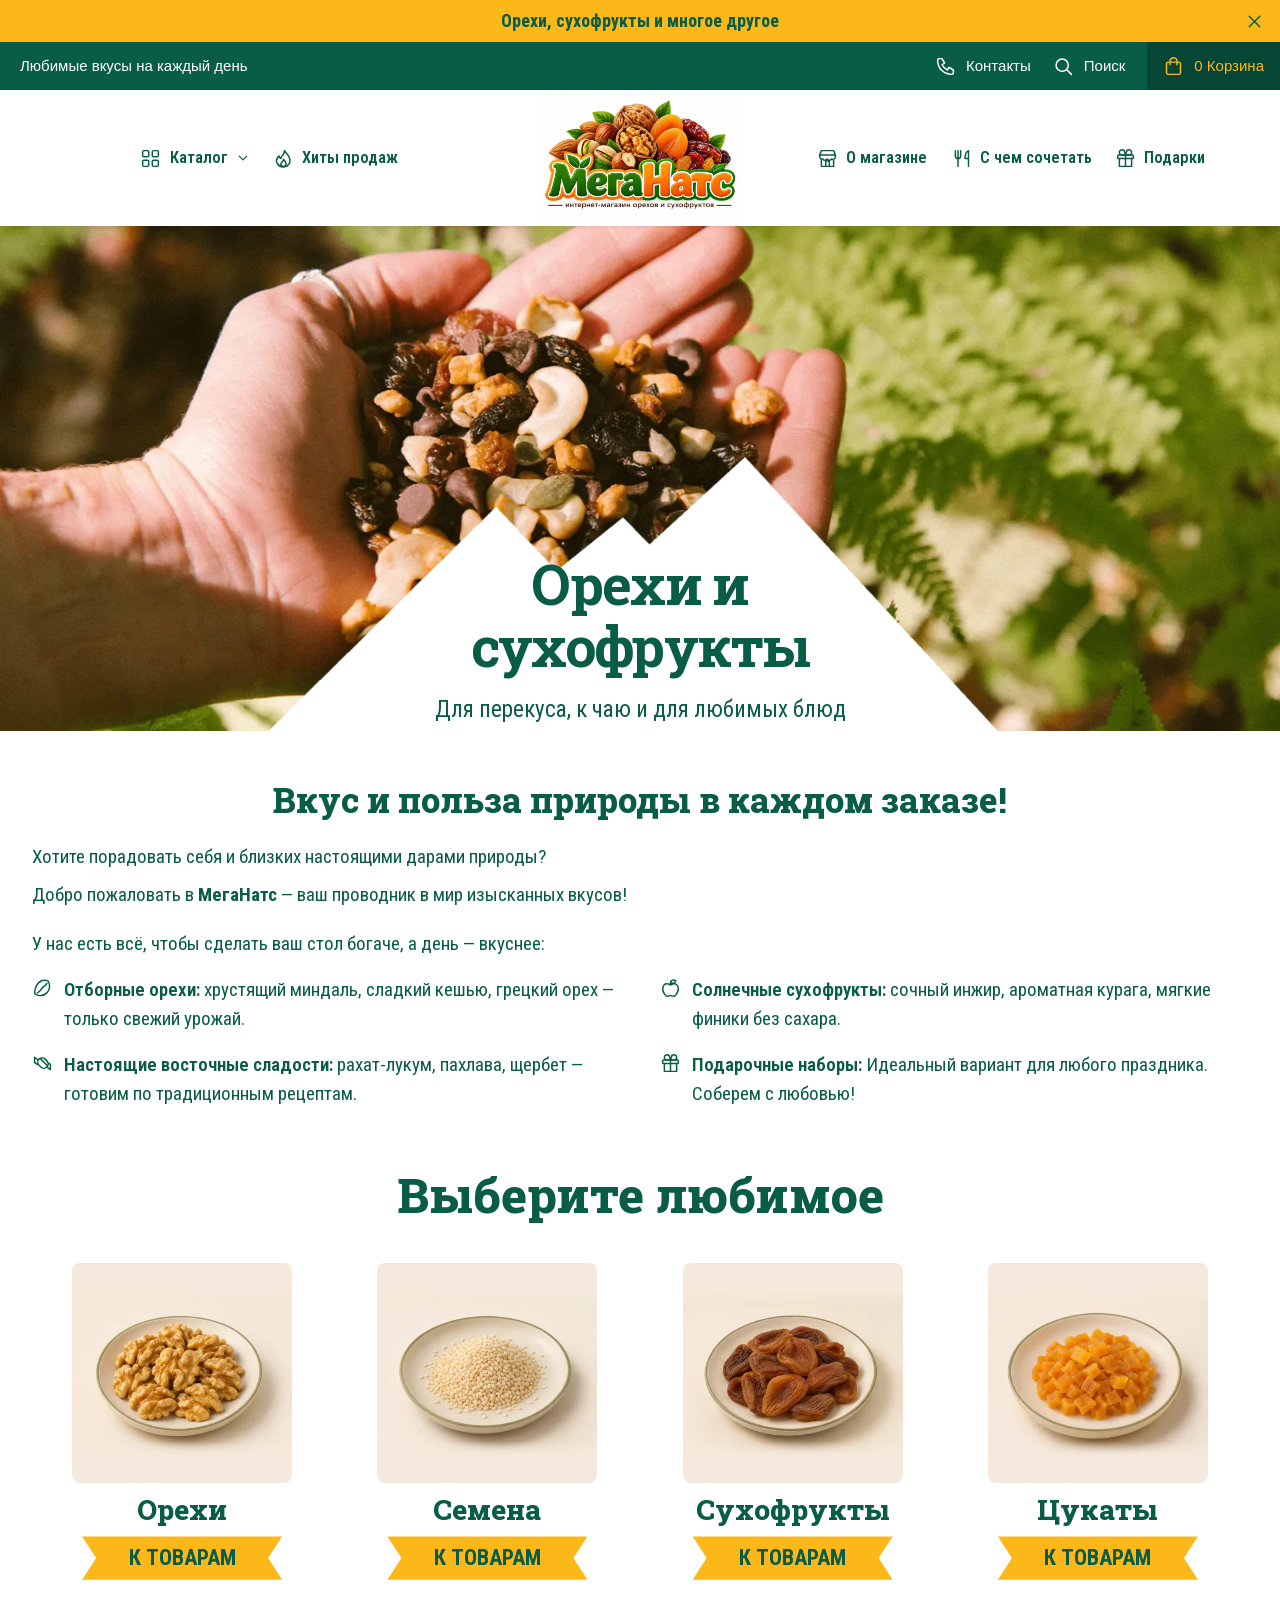
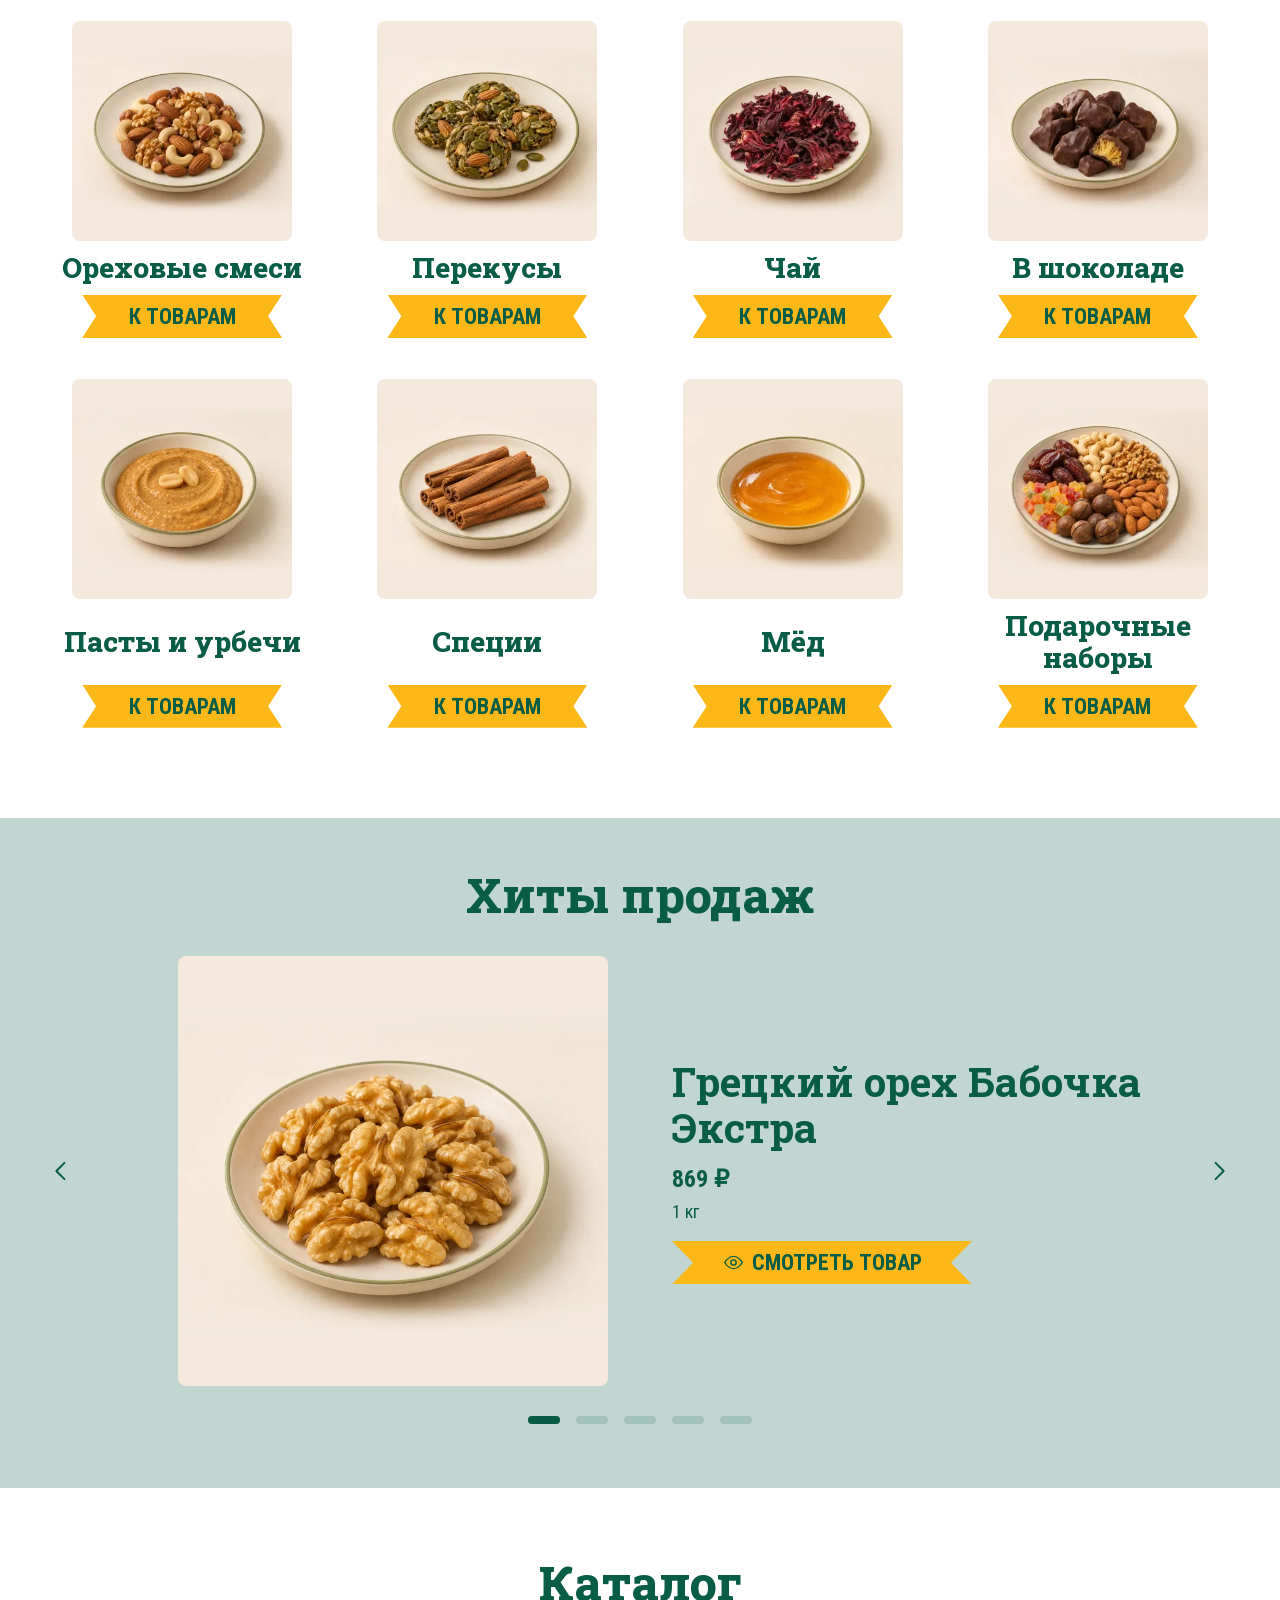
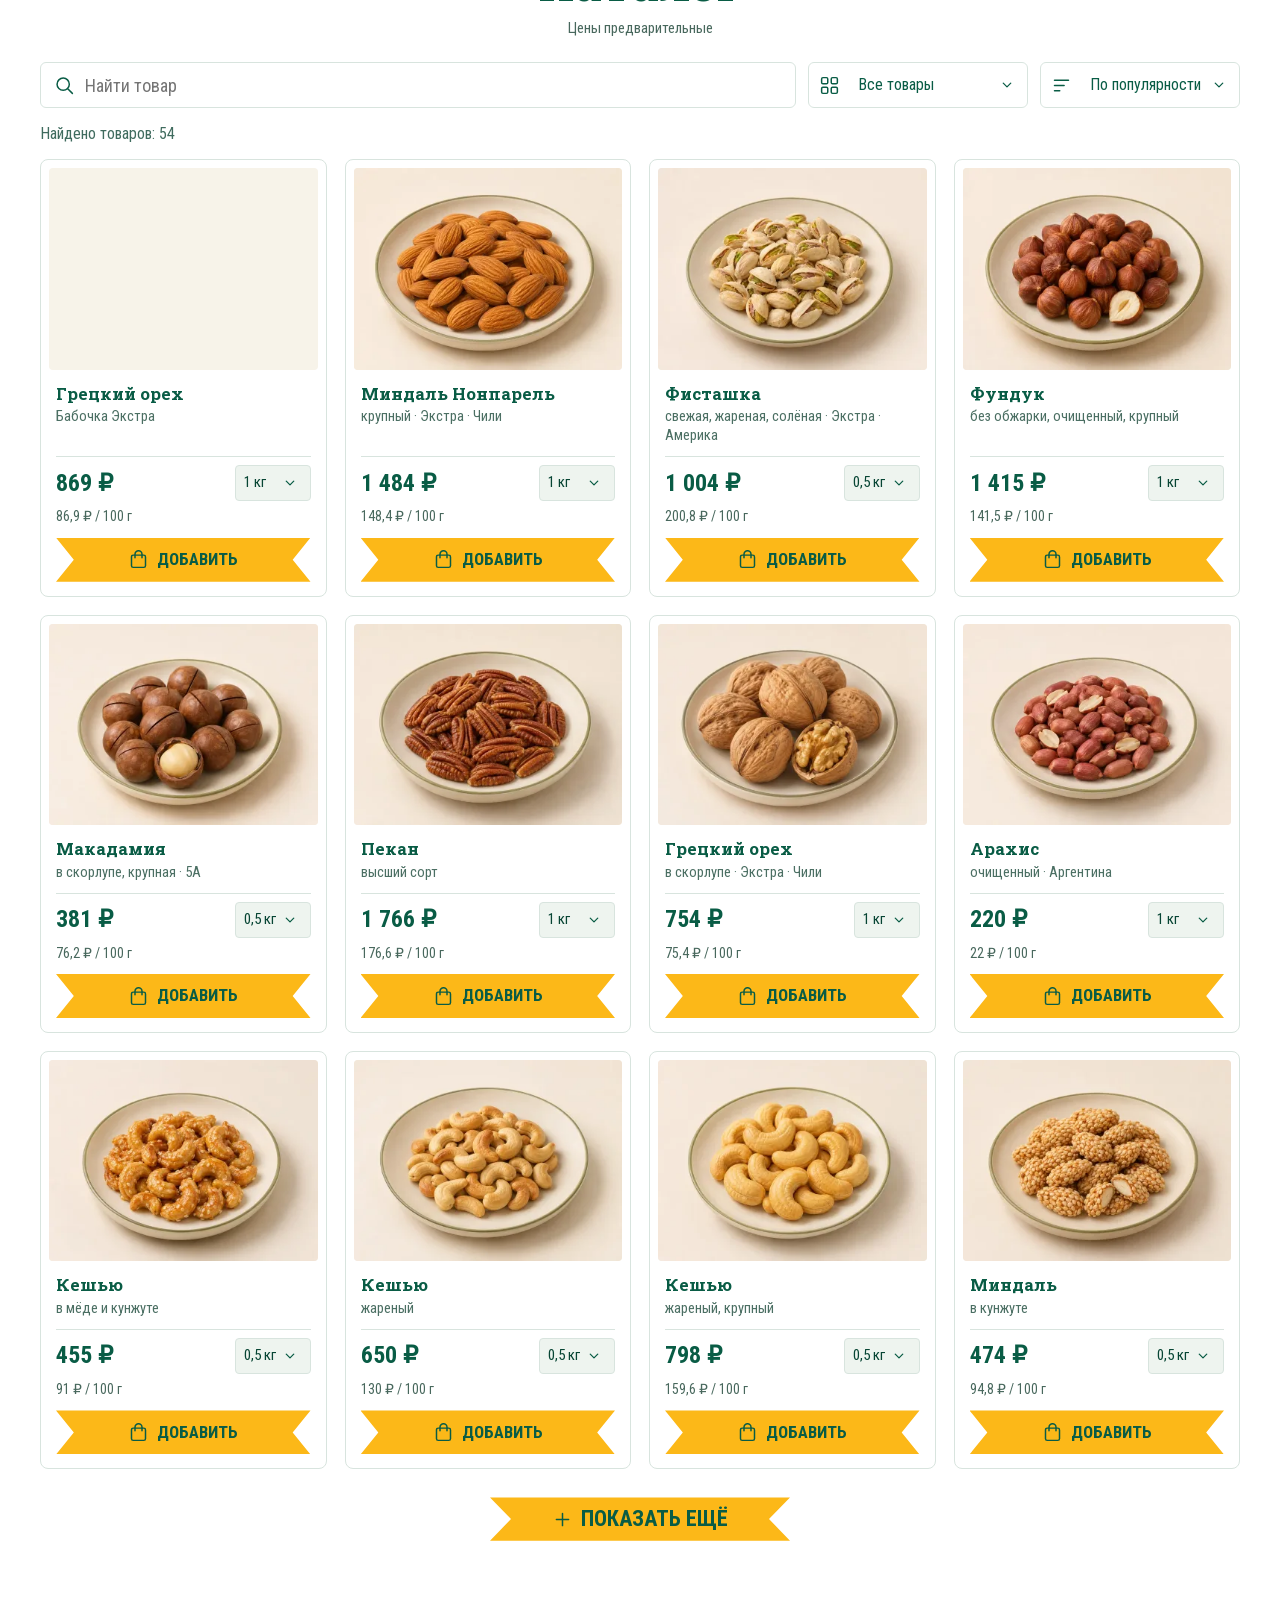
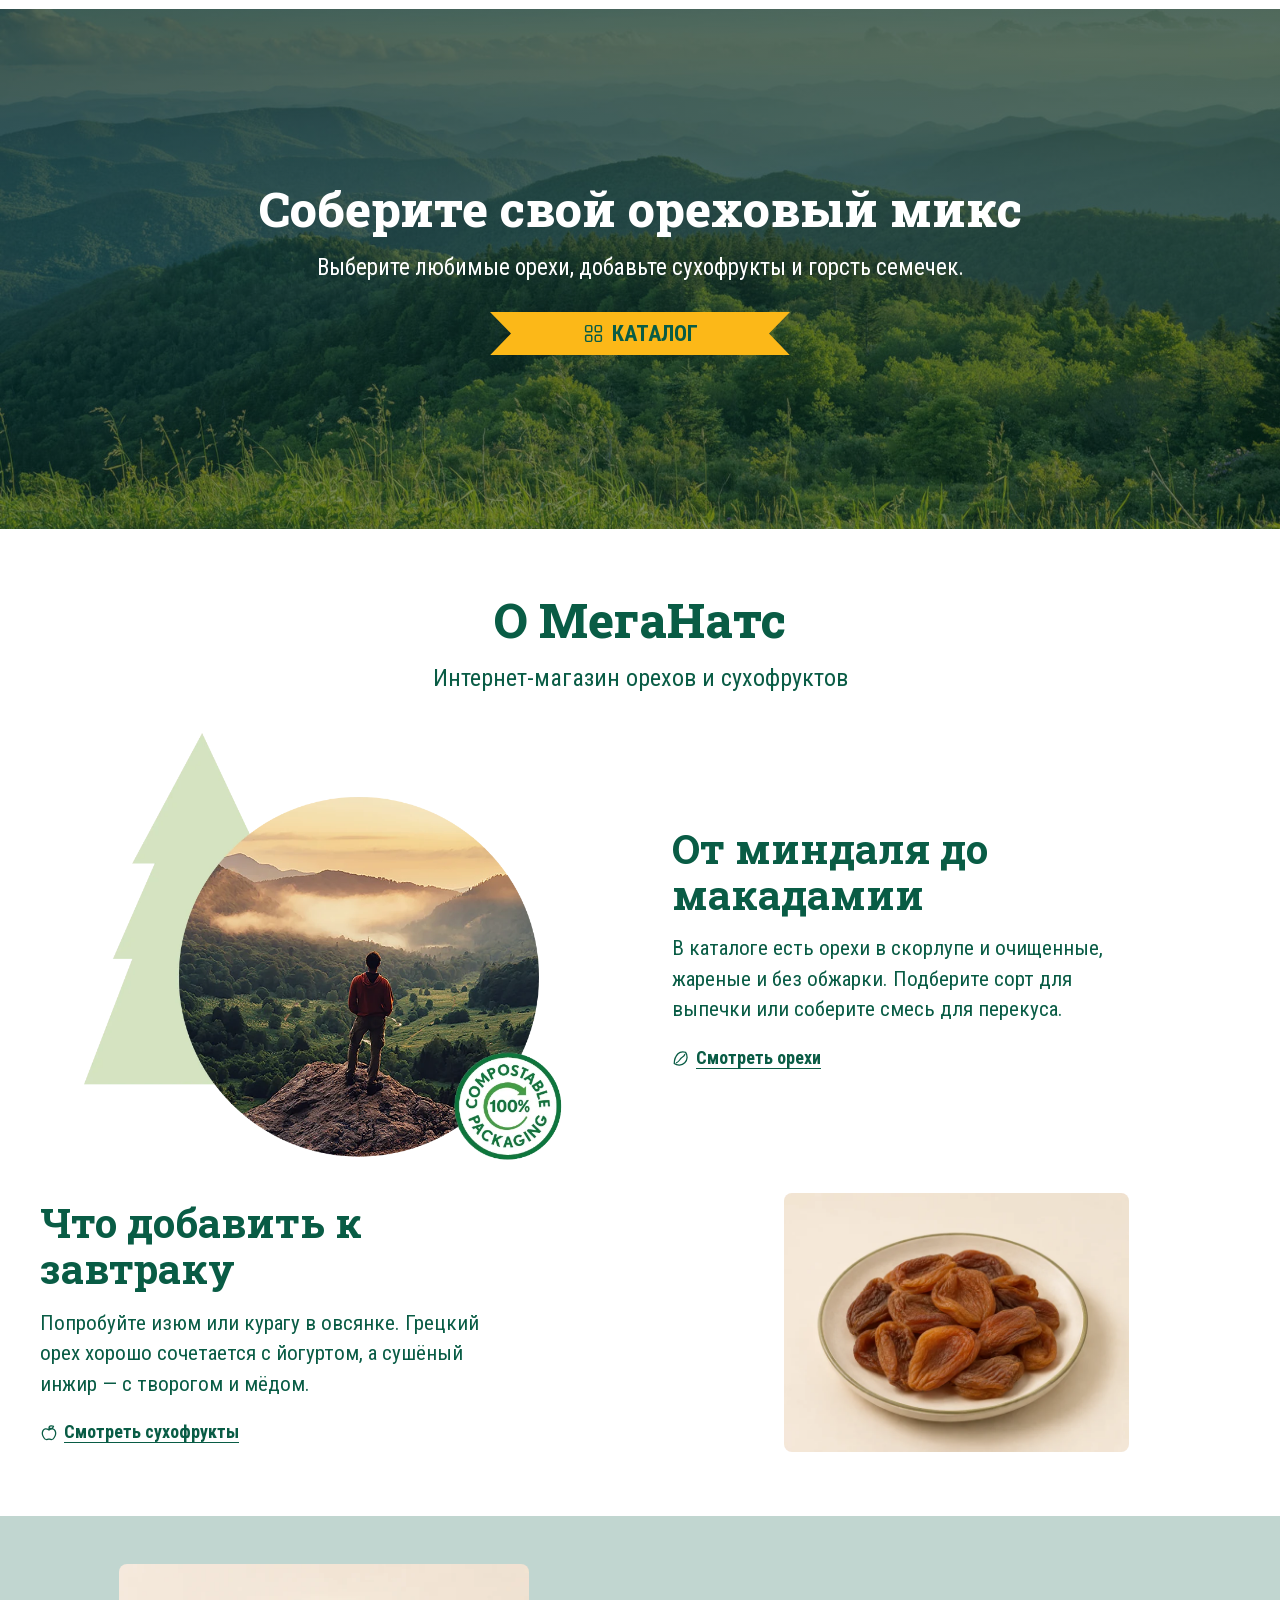
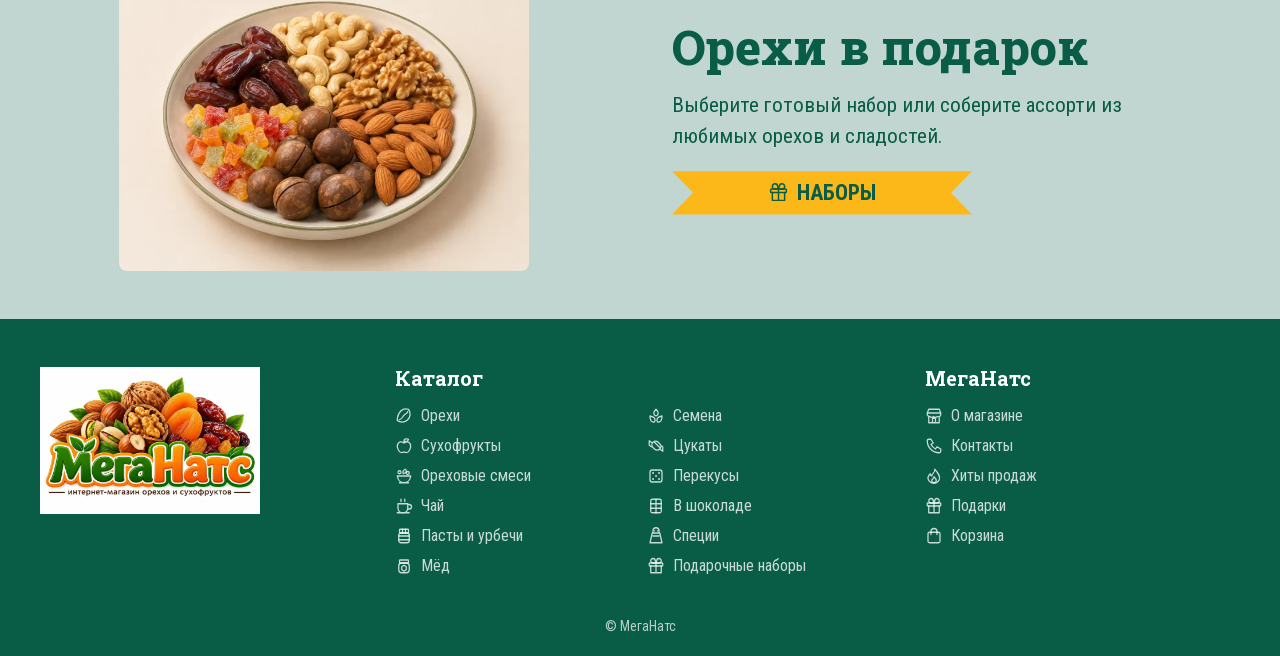
==== index.html @ 9f07befe "save" ====
<!doctype html>
<html lang="ru">
<head>
  <meta charset="utf-8">
  <meta name="viewport" content="width=device-width, initial-scale=1">
  <meta name="theme-color" content="#095c45">
  <meta name="description" content="МегаНатс — каталог орехов, сухофруктов, семян, сладостей и подарочных наборов.">
  <title>МегаНатс — орехи и сухофрукты</title>
  <link rel="stylesheet" href="styles.css">
  <script defer src="products.js"></script>
  <script defer src="app.js"></script>
</head>
<body id="top">
  <a class="skip" href="#main">К содержанию</a>
  <div class="announcement">
    <a href="#catalog">Орехи, сухофрукты и многое другое</a>
    <button type="button" class="announcement-close close-button" aria-label="Закрыть объявление" data-action="dismiss-announcement"><svg class="icon" aria-hidden="true" focusable="false"><use href="assets/icons.svg#close"></use></svg></button>
  </div>

  <div class="utility">
    <p>Любимые вкусы на каждый день</p>
    <div class="utility-links">
      <a href="contacts.html"><svg class="icon" aria-hidden="true" focusable="false"><use href="assets/icons.svg#phone"></use></svg><span>Контакты</span></a>
      <button type="button" data-action="search"><svg class="icon" aria-hidden="true" focusable="false"><use href="assets/icons.svg#search"></use></svg>Поиск</button>
      <button type="button" data-action="cart"><svg class="icon" aria-hidden="true" focusable="false"><use href="assets/icons.svg#bag"></use></svg><span><span data-cart-count>0</span> Корзина</span></button>
    </div>
  </div>

  <header class="site-header">
    <nav class="main-nav" aria-label="Главное меню">
      <div class="nav-side">
        <details class="catalog-menu">
          <summary><svg class="icon" aria-hidden="true" focusable="false"><use href="assets/icons.svg#catalog"></use></svg><span>Каталог</span> <span class="chevron" aria-hidden="true"></span></summary>
          <div id="catalog-menu-items" class="mega-menu"></div>
        </details>
        <a href="#bestsellers"><svg class="icon" aria-hidden="true" focusable="false"><use href="assets/icons.svg#flame"></use></svg><span>Хиты продаж</span></a>
      </div>
      <button class="mobile-action mobile-menu-button" type="button" data-action="menu" aria-label="Открыть меню"><svg class="icon" aria-hidden="true" focusable="false"><use href="assets/icons.svg#menu"></use></svg></button>
      <a class="brand" href="#top" aria-label="МегаНатс — главная"><img src="assets/logo.png" alt="МегаНатс — интернет-магазин орехов и сухофруктов" width="1536" height="1024"></a>
      <div class="nav-side">
        <a href="#about"><svg class="icon" aria-hidden="true" focusable="false"><use href="assets/icons.svg#store"></use></svg><span>О магазине</span></a>
        <a href="#tips"><svg class="icon" aria-hidden="true" focusable="false"><use href="assets/icons.svg#pairing"></use></svg><span>С чем сочетать</span></a>
        <a href="#gifts"><svg class="icon" aria-hidden="true" focusable="false"><use href="assets/icons.svg#gift"></use></svg><span>Подарки</span></a>
      </div>
      <div class="mobile-action mobile-tools">
        <button type="button" data-action="search" aria-label="Поиск"><svg class="icon" aria-hidden="true" focusable="false"><use href="assets/icons.svg#search"></use></svg></button>
        <button type="button" data-action="cart" aria-label="Корзина"><svg class="icon" aria-hidden="true" focusable="false"><use href="assets/icons.svg#bag"></use></svg><span class="mobile-count" data-cart-count>0</span></button>
      </div>
    </nav>
  </header>

  <main id="main">
    <section class="hero" aria-labelledby="hero-title">
      <picture>
        <source media="(max-width: 798px)" srcset="assets/hero-mobile-520.webp 520w, assets/hero-mobile-900.webp 900w" sizes="100vw" width="900" height="899">
        <img src="assets/hero-1600.webp" srcset="assets/hero-960.webp 960w, assets/hero-1600.webp 1600w" sizes="100vw" width="1800" height="709" alt="Горсть орехов, семечек и сухофруктов" fetchpriority="high">
      </picture>
      <div class="hero-caption">
        <h1 id="hero-title">Орехи и<br>сухофрукты</h1>
        <p>Для перекуса, к чаю и для любимых блюд</p>
      </div>
    </section>

    <section class="store-intro page-width" aria-labelledby="store-intro-title">
      <h2 id="store-intro-title">Вкус и польза природы в каждом заказе!</h2>
      <div class="store-intro-copy">
        <p>Хотите порадовать себя и близких настоящими дарами природы?</p>
        <p>Добро пожаловать в <strong>МегаНатс</strong> — ваш проводник в мир изысканных вкусов!</p>
        <p class="store-intro-lead">У нас есть всё, чтобы сделать ваш стол богаче, а день — вкуснее:</p>
        <ul class="store-intro-list">
          <li><svg class="icon" aria-hidden="true" focusable="false"><use href="assets/icons.svg#nuts"></use></svg><strong>Отборные орехи:</strong> хрустящий миндаль, сладкий кешью, грецкий орех — только свежий урожай.</li>
          <li><svg class="icon" aria-hidden="true" focusable="false"><use href="assets/icons.svg#dried-fruit"></use></svg><strong>Солнечные сухофрукты:</strong> сочный инжир, ароматная курага, мягкие финики без сахара.</li>
          <li><svg class="icon" aria-hidden="true" focusable="false"><use href="assets/icons.svg#candied"></use></svg><strong>Настоящие восточные сладости:</strong> рахат-лукум, пахлава, щербет — готовим по традиционным рецептам.</li>
          <li><svg class="icon" aria-hidden="true" focusable="false"><use href="assets/icons.svg#gift"></use></svg><strong>Подарочные наборы:</strong> Идеальный вариант для любого праздника. Соберем с любовью!</li>
        </ul>
      </div>
    </section>

    <section class="category-section page-width" id="categories" aria-labelledby="categories-title">
      <h2 id="categories-title">Выберите любимое</h2>
      <div class="category-grid" id="category-grid"></div>
    </section>

    <section class="bestsellers" id="bestsellers" aria-labelledby="bestsellers-title">
      <div class="page-width">
        <h2 id="bestsellers-title">Хиты продаж</h2>
        <div id="featured-slider" role="region" aria-roledescription="карусель" aria-label="Популярные товары">
          <div class="carousel">
            <button class="carousel-arrow carousel-prev" data-action="prev" type="button" aria-label="Предыдущий товар"><svg class="icon" aria-hidden="true" focusable="false"><use href="assets/icons.svg#chevron-left"></use></svg></button>
            <div id="featured-product" class="featured-product"></div>
            <button class="carousel-arrow carousel-next" data-action="next" type="button" aria-label="Следующий товар"><svg class="icon" aria-hidden="true" focusable="false"><use href="assets/icons.svg#chevron-right"></use></svg></button>
          </div>
          <div class="carousel-footer">
            <div id="featured-pagination" class="carousel-pagination" role="group" aria-label="Выбрать слайд"></div>
          </div>
          <p id="featured-status" class="carousel-status" role="status"></p>
        </div>
      </div>
    </section>

    <section id="catalog" class="catalog-section page-width" aria-labelledby="catalog-title">
      <h2 id="catalog-title">Каталог</h2>
      <p class="catalog-price-note">Цены предварительные</p>
      <div class="catalog-controls">
        <label class="search-box"><svg class="icon" aria-hidden="true" focusable="false"><use href="assets/icons.svg#search"></use></svg><input type="search" id="catalog-search" placeholder="Найти товар" aria-label="Найти товар" autocomplete="off"></label>
        <label class="category-box"><svg class="icon" aria-hidden="true" focusable="false"><use href="assets/icons.svg#catalog"></use></svg><select id="catalog-category" aria-label="Категория товаров"></select></label>
        <label class="sort-box"><svg class="icon" aria-hidden="true" focusable="false"><use href="assets/icons.svg#sort"></use></svg><select id="catalog-sort" aria-label="Сортировка товаров">
          <option value="featured">По популярности</option>
          <option value="price-asc">Сначала дешевле</option>
          <option value="price-desc">Сначала дороже</option>
          <option value="name">По названию</option>
        </select></label>
      </div>
      <p class="results-count" id="results-count" role="status"></p>
      <div class="products" id="products"></div>
      <button class="ribbon more-button" type="button" data-action="more" hidden><svg class="icon" aria-hidden="true" focusable="false"><use href="assets/icons.svg#plus"></use></svg>Показать ещё</button>
      <noscript>Включите JavaScript, чтобы открыть каталог и корзину.</noscript>
    </section>

    <section class="nature" aria-labelledby="nature-title">
      <div class="page-width">
        <h2 id="nature-title">Соберите свой ореховый микс</h2>
        <p>Выберите любимые орехи, добавьте сухофрукты и горсть семечек.</p>
        <a class="ribbon" href="#catalog" data-category="all"><svg class="icon" aria-hidden="true" focusable="false"><use href="assets/icons.svg#catalog"></use></svg>Каталог</a>
      </div>
    </section>

    <section class="about page-width" id="about" aria-labelledby="about-title">
      <h2 id="about-title">О МегаНатс</h2>
      <p class="about-intro">Интернет-магазин орехов и сухофруктов</p>
      <div class="split">
        <img src="assets/about.webp" alt="Сбор орехов" width="900" height="700" loading="lazy">
        <div class="split-text">
          <h3>От миндаля до макадамии</h3>
          <p>В каталоге есть орехи в скорлупе и очищенные, жареные и без обжарки. Подберите сорт для выпечки или соберите смесь для перекуса.</p>
          <a class="text-link" href="#catalog" data-category="nuts"><svg class="icon" aria-hidden="true" focusable="false"><use href="assets/icons.svg#nuts"></use></svg>Смотреть орехи</a>
        </div>
      </div>
      <div class="split split-reverse" id="tips">
        <img src="assets/catalog/6491.webp" alt="Курага на керамической тарелке" width="720" height="540" loading="lazy">
        <div class="split-text">
          <h3>Что добавить к завтраку</h3>
          <p>Попробуйте изюм или курагу в овсянке. Грецкий орех хорошо сочетается с йогуртом, а сушёный инжир — с творогом и мёдом.</p>
          <a class="text-link" href="#catalog" data-category="dried-fruit"><svg class="icon" aria-hidden="true" focusable="false"><use href="assets/icons.svg#dried-fruit"></use></svg>Смотреть сухофрукты</a>
        </div>
      </div>
    </section>

    <section class="gift-section" id="gifts" aria-labelledby="gifts-title">
      <div class="split page-width">
        <img src="assets/catalog/6151.webp" alt="Подарочное ассорти орехов и сухофруктов" width="720" height="540" loading="lazy">
        <div class="split-text">
          <h2 id="gifts-title">Орехи в подарок</h2>
          <p>Выберите готовый набор или соберите ассорти из любимых орехов и сладостей.</p>
          <a class="ribbon" href="#catalog" data-category="gifts"><svg class="icon" aria-hidden="true" focusable="false"><use href="assets/icons.svg#gift"></use></svg>Наборы</a>
        </div>
      </div>
    </section>
  </main>

  <footer class="footer">
    <div class="page-width footer-grid">
      <a class="footer-brand" href="#top"><img src="assets/logo.png" width="1536" height="1024" alt="МегаНатс" loading="lazy"></a>
      <div><h2>Каталог</h2><div id="footer-categories" class="footer-links"></div></div>
      <div><h2>МегаНатс</h2><div class="footer-links">
        <a href="#about"><svg class="icon" aria-hidden="true" focusable="false"><use href="assets/icons.svg#store"></use></svg><span>О магазине</span></a><a href="contacts.html"><svg class="icon" aria-hidden="true" focusable="false"><use href="assets/icons.svg#phone"></use></svg><span>Контакты</span></a><a href="#bestsellers"><svg class="icon" aria-hidden="true" focusable="false"><use href="assets/icons.svg#flame"></use></svg><span>Хиты продаж</span></a><a href="#gifts"><svg class="icon" aria-hidden="true" focusable="false"><use href="assets/icons.svg#gift"></use></svg><span>Подарки</span></a>
        <button type="button" data-action="cart"><svg class="icon" aria-hidden="true" focusable="false"><use href="assets/icons.svg#bag"></use></svg>Корзина</button>
      </div></div>
    </div>
    <p class="copyright">© МегаНатс</p>
  </footer>

  <dialog id="cart-dialog" class="drawer" aria-labelledby="cart-title">
    <div class="dialog-heading"><h2 id="cart-title"><svg class="icon" aria-hidden="true" focusable="false"><use href="assets/icons.svg#bag"></use></svg>Корзина</h2><button class="close-button" data-action="close" type="button" aria-label="Закрыть корзину"><svg class="icon" aria-hidden="true" focusable="false"><use href="assets/icons.svg#close"></use></svg></button></div>
    <div id="cart-items" class="cart-items"></div>
    <div id="cart-summary" class="cart-summary" hidden>
      <p class="total"><strong>Итого</strong><strong id="cart-total"></strong></p>
      <button class="ribbon" data-action="checkout" type="button"><svg class="icon" aria-hidden="true" focusable="false"><use href="assets/icons.svg#receipt"></use></svg>Оформить заказ</button>
      <button class="text-link" data-action="download" type="button"><svg class="icon" aria-hidden="true" focusable="false"><use href="assets/icons.svg#download"></use></svg>Скачать список</button>
      <p>Цены предварительные. Оформление работает в тестовом режиме.</p>
    </div>
  </dialog>
  <dialog id="product-dialog" class="product-dialog" aria-labelledby="product-title">
    <button class="close-button product-close" data-action="close" type="button" aria-label="Закрыть карточку товара"><svg class="icon" aria-hidden="true" focusable="false"><use href="assets/icons.svg#close"></use></svg></button>
    <div id="product-detail" class="product-detail"></div>
  </dialog>
  <dialog id="menu-dialog" class="drawer mobile-drawer" aria-labelledby="mobile-menu-title">
    <div class="dialog-heading"><h2 id="mobile-menu-title"><svg class="icon" aria-hidden="true" focusable="false"><use href="assets/icons.svg#menu"></use></svg>Меню</h2><button class="close-button" data-action="close" type="button" aria-label="Закрыть меню"><svg class="icon" aria-hidden="true" focusable="false"><use href="assets/icons.svg#close"></use></svg></button></div>
    <nav class="mobile-nav" aria-label="Разделы магазина">
      <details class="mobile-catalog-menu">
        <summary><svg class="icon" aria-hidden="true" focusable="false"><use href="assets/icons.svg#catalog"></use></svg><span>Каталог</span> <span class="chevron" aria-hidden="true"></span></summary>
        <div id="mobile-categories" class="mobile-category-links"></div>
      </details>
      <a href="#bestsellers"><svg class="icon" aria-hidden="true" focusable="false"><use href="assets/icons.svg#flame"></use></svg><span>Хиты продаж</span></a><a href="#about"><svg class="icon" aria-hidden="true" focusable="false"><use href="assets/icons.svg#store"></use></svg><span>О магазине</span></a><a href="#tips"><svg class="icon" aria-hidden="true" focusable="false"><use href="assets/icons.svg#pairing"></use></svg><span>С чем сочетать</span></a><a href="contacts.html"><svg class="icon" aria-hidden="true" focusable="false"><use href="assets/icons.svg#phone"></use></svg><span>Контакты</span></a>
    </nav>
  </dialog>
  <button class="floating-cart" data-action="cart" type="button" hidden>
    <svg class="icon" aria-hidden="true" focusable="false"><use href="assets/icons.svg#bag"></use></svg>
    <span>Корзина <span class="floating-cart-count" data-cart-count>0</span></span>
    <strong id="floating-total"></strong>
  </button>
  <dialog id="checkout-dialog" class="checkout-dialog" aria-labelledby="checkout-title">
    <div class="dialog-heading">
      <h2 id="checkout-title"><svg class="icon" aria-hidden="true" focusable="false"><use href="assets/icons.svg#receipt"></use></svg>Оформление заказа</h2>
      <button class="close-button" data-action="close" type="button" aria-label="Закрыть оформление заказа"><svg class="icon" aria-hidden="true" focusable="false"><use href="assets/icons.svg#close"></use></svg></button>
    </div>
    <form id="checkout-form" class="checkout-body" method="dialog">
      <p class="demo-note">Тестовый заказ. Используйте пример контактов. Оплата и отправка заказа не подключены.</p>
      <fieldset>
        <legend><svg class="icon" aria-hidden="true" focusable="false"><use href="assets/icons.svg#user"></use></svg>Контакты</legend>
        <div class="checkout-fields">
          <label><span class="field-label"><svg class="icon" aria-hidden="true" focusable="false"><use href="assets/icons.svg#user"></use></svg>Имя</span><input name="name" autocomplete="off" maxlength="80" required></label>
          <label><span class="field-label"><svg class="icon" aria-hidden="true" focusable="false"><use href="assets/icons.svg#phone"></use></svg>Телефон</span><input name="phone" type="tel" autocomplete="off" maxlength="30" placeholder="+7 900 000-00-00" required></label>
        </div>
      </fieldset>
      <fieldset>
        <legend><svg class="icon" aria-hidden="true" focusable="false"><use href="assets/icons.svg#truck"></use></svg>Получение</legend>
        <div class="delivery-options">
          <label><input name="method" type="radio" value="pickup" checked> <svg class="icon" aria-hidden="true" focusable="false"><use href="assets/icons.svg#store"></use></svg>Самовывоз</label>
          <label><input name="method" type="radio" value="courier"> <svg class="icon" aria-hidden="true" focusable="false"><use href="assets/icons.svg#truck"></use></svg>Доставка</label>
        </div>
        <p class="fulfillment-note" id="fulfillment-note"></p>
        <div class="checkout-fields" id="address-fields" hidden>
          <label><span class="field-label"><svg class="icon" aria-hidden="true" focusable="false"><use href="assets/icons.svg#pin"></use></svg>Город</span><input name="city" autocomplete="off" maxlength="80" required disabled></label>
          <label><span class="field-label"><svg class="icon" aria-hidden="true" focusable="false"><use href="assets/icons.svg#pin"></use></svg>Улица, дом, квартира</span><input name="address" autocomplete="off" maxlength="180" required disabled></label>
        </div>
      </fieldset>
      <fieldset>
        <legend><svg class="icon" aria-hidden="true" focusable="false"><use href="assets/icons.svg#bag"></use></svg>Ваш заказ</legend>
        <ul class="checkout-lines" id="checkout-lines"></ul>
        <dl class="checkout-totals">
          <div><dt>Товары</dt><dd id="checkout-subtotal"></dd></div>
          <div><dt>Получение</dt><dd id="checkout-fee"></dd></div>
          <div class="checkout-grand-total"><dt>Итого</dt><dd id="checkout-total" aria-live="polite"></dd></div>
        </dl>
      </fieldset>
      <div class="checkout-actions">
        <button class="ribbon" type="submit"><svg class="icon" aria-hidden="true" focusable="false"><use href="assets/icons.svg#check"></use></svg>Подтвердить тестовый заказ</button>
        <button class="text-link" type="button" data-action="back-to-cart"><svg class="icon" aria-hidden="true" focusable="false"><use href="assets/icons.svg#arrow-left"></use></svg>Назад в корзину</button>
      </div>
    </form>
    <div id="checkout-confirmation" class="checkout-body checkout-confirmation" hidden>
      <h3 id="checkout-result-title" tabindex="-1">Тестовый заказ сформирован</h3>
      <p id="checkout-result"></p>
      <p>Заказ можно скачать для проверки. Он не отправлен в магазин.</p>
      <div class="checkout-actions">
        <button class="ribbon" data-action="download-order" type="button"><svg class="icon" aria-hidden="true" focusable="false"><use href="assets/icons.svg#download"></use></svg>Скачать заказ</button>
        <button class="text-link" data-action="close" type="button"><svg class="icon" aria-hidden="true" focusable="false"><use href="assets/icons.svg#arrow-left"></use></svg>Вернуться к покупкам</button>
      </div>
    </div>
  </dialog>
  <div class="toast" role="status" aria-live="polite"></div>
</body>
</html>
---- styles.css ----
@font-face {
  font-family: 'Roboto Condensed';
  src: url('assets/roboto-condensed-cyrillic.woff2') format('woff2');
  font-weight: 400 700;
  font-display: swap;
  unicode-range: U+0400-045F, U+0490-0491, U+04B0-04B1, U+2116;
}
@font-face {
  font-family: 'Roboto Condensed';
  src: url('assets/roboto-condensed-latin.woff2') format('woff2');
  font-weight: 400 700;
  font-display: swap;
  unicode-range: U+0000-00FF, U+2000-206F, U+20BD;
}
@font-face {
  font-family: 'Roboto Slab';
  src: url('assets/roboto-slab-cyrillic.woff2') format('woff2');
  font-weight: 600 900;
  font-display: swap;
  unicode-range: U+0400-045F, U+0490-0491, U+04B0-04B1, U+2116;
}
@font-face {
  font-family: 'Roboto Slab';
  src: url('assets/roboto-slab-latin.woff2') format('woff2');
  font-weight: 600 900;
  font-display: swap;
  unicode-range: U+0000-00FF, U+2000-206F, U+20BD;
}
:root {
  color-scheme: light;
  --green: #095c45;
  --dark-green: #074534;
  --gold: #fcb818;
  --grass: #2b841a;
  --mist: #c1d6d0;
  --line: #d8e4de;
  --photo-background: #f7f3e9;
  --heading: 'Roboto Slab', Georgia, serif;
  --body: 'Roboto Condensed', 'Arial Narrow', Arial, sans-serif;
  color: var(--green);
  background: #fff;
  font: 18px/1.45 var(--body);
}
*, *::before, *::after { box-sizing: border-box; }
html { scroll-behavior: smooth; }
body { margin: 0; }
body:has(dialog[open]) { overflow: hidden; }
img { display: block; max-width: 100%; height: auto; }
button, input, select, textarea { font: inherit; color: inherit; }
select {
  appearance: none;
  -webkit-appearance: none;
  background-image: url('assets/chevron-down.svg');
  background-repeat: no-repeat;
  background-position: right 14px center;
  background-size: 12px 12px;
}
button { cursor: pointer; }
a { color: inherit; text-decoration: none; }
button:focus-visible, a:focus-visible, input:focus-visible, select:focus-visible, textarea:focus-visible, summary:focus-visible {
  outline: 3px solid #2b841a;
  outline-offset: 4px;
}
h1, h2, h3 { font-family: var(--heading); line-height: 1.13; margin: 0; }
h2 { font-size: clamp(30px, 4vw, 48px); font-weight: 800; }
p { margin: 0; }
[hidden] { display: none !important; }
.page-width { width: min(100% - 64px, 1200px); margin-inline: auto; }
.skip { position: fixed; z-index: 10; top: 8px; left: 10px; padding: 10px 16px; background: white; transform: translateY(-160%); }
.skip:focus { transform: none; }

.announcement {
  position: relative;
  min-height: 42px;
  display: grid;
  place-items: center;
  padding: 8px 46px;
  text-align: center;
  background: var(--gold);
  font-weight: 700;
}
.announcement a:hover { text-decoration: underline; }
.close-button {
  position: relative;
  display: grid;
  place-items: center;
  flex: 0 0 36px;
  width: 36px;
  height: 36px;
  border: 0;
  background: transparent;
}
.close-button:hover { background: #095c4515; }
.announcement-close { position: absolute; right: 13px; width: 29px; height: 29px; }
.utility {
  min-height: 48px;
  display: flex;
  align-items: stretch;
  justify-content: space-between;
  gap: 18px;
  padding-left: 20px;
  background: var(--green);
  color: #fff;
  font: 15px/1.35 Arial, sans-serif;
}
.utility p { align-self: center; }
.utility-links { display: flex; align-items: stretch; gap: 22px; }
.utility-links a, .utility-links button { display: flex; align-items: center; gap: 10px; }
.utility-links button { border: 0; padding: 0; background: transparent; }
.utility-links a:hover, .utility-links button:hover { text-decoration: underline; }
.utility-links button:last-child { color: var(--gold); padding-inline: 16px; background: var(--dark-green); }
.utility-links :focus-visible, .footer :focus-visible { outline-color: var(--gold); }
.icon { display: inline-block; width: 21px; height: 21px; flex: 0 0 auto; fill: none; stroke: currentColor; stroke-width: 1.7; stroke-linecap: round; stroke-linejoin: round; vertical-align: middle; pointer-events: none; }
.nav-side > a, .mega-menu a, .footer-links > a, .footer-links > button { display: flex; align-items: center; gap: 8px; }
.mega-menu .icon, .footer-links .icon { width: 18px; height: 18px; }
.site-header { position: relative; z-index: 2; background: white; box-shadow: 0 1px 4px #0001; }
.main-nav { min-height: 136px; display: grid; grid-template-columns: minmax(0, 1fr) 200px minmax(0, 1fr); align-items: center; gap: 20px; width: min(100% - 36px, 1550px); margin-inline: auto; }
.nav-side { display: flex; justify-content: center; align-items: center; gap: clamp(12px, 1.8vw, 28px); }
.nav-side > a, .catalog-menu summary { font: 600 clamp(16px, 1.28vw, 20px)/1.25 var(--body); white-space: nowrap; }
.nav-side > a:hover, .catalog-menu summary:hover { color: #9b6600; }
.brand { display: block; width: 100%; }
.mobile-action { display: none; }
.catalog-menu summary { display: flex; align-items: center; gap: 9px; cursor: pointer; list-style: none; }
.catalog-menu summary::-webkit-details-marker { display: none; }
.chevron { display: inline-block; flex: 0 0 12px; width: 12px; height: 12px; background: currentColor; -webkit-mask: url('assets/chevron-down.svg') center / contain no-repeat; mask: url('assets/chevron-down.svg') center / contain no-repeat; }
.catalog-menu[open] .chevron { transform: rotate(180deg); }
.mega-menu { position: absolute; inset: 100% 0 auto; display: grid; grid-template-columns: repeat(4, minmax(0, 1fr)); gap: 7px 22px; padding: 24px max(40px, (100% - 1100px) / 2); background: var(--green); color: #fff; box-shadow: 0 6px 12px #0002; }
.mega-menu a { padding: 6px 0; color: #ffffffd1; font-size: 16px; }
.mega-menu a:hover { color: var(--gold); }

.hero { position: relative; overflow: hidden; text-align: center; }
.hero img { width: 100%; }
.hero-caption { position: absolute; inset: auto 10% clamp(2px, .35vw, 7px); }
.hero h1 { font-size: clamp(29px, 4.3vw, 70px); font-weight: 700; letter-spacing: -0.03em; }
.hero-caption p { margin-top: clamp(6px, 1.2vw, 21px); font-size: clamp(15px, 1.8vw, 26px); }
.store-intro { width: calc(100% - 64px); padding-block: 48px 24px; }
.store-intro h2 { text-align: center; font-size: clamp(25px, 2.7vw, 36px); line-height: 1.2; }
.store-intro-copy { margin-top: 22px; font-size: 19px; line-height: 1.55; }
.store-intro-copy > p + p { margin-top: 8px; }
.store-intro-copy > .store-intro-lead { margin-top: 20px; }
.store-intro-list { display: grid; grid-template-columns: repeat(2, minmax(0, 1fr)); gap: 16px 40px; margin: 16px 0 0; padding: 0; list-style: none; }
.store-intro-list li { position: relative; padding-left: 32px; }
.store-intro-list > li > .icon { position: absolute; left: 0; top: .2em; }
.store-intro-list strong { font-weight: 600; }
.store-intro + .category-section { padding-top: 36px; }
.category-section { padding-block: 56px 78px; text-align: center; }
.category-section h2 { margin-bottom: 40px; }
.category-grid { display: grid; grid-template-columns: repeat(4, minmax(0, 1fr)); gap: 29px 21px; }
.category { display: flex; flex-direction: column; align-items: center; gap: 11px; padding: 0 0 12px; }
.category-preview { width: min(100%, 220px); }
.category-preview, .featured-frame {
  display: grid;
  place-items: center;
  aspect-ratio: 1;
  border-radius: 8px;
  overflow: hidden;
  background: #f4e9dc;
}
.category-preview img, .featured-frame img {
  width: 100%;
  mask-image: linear-gradient(transparent, #000 8%, #000 92%, transparent);
}
.category h3 { flex: 1; display: grid; place-items: center; font-size: clamp(20px, 2.2vw, 30px); font-weight: 800; }
.ribbon {
  display: inline-flex;
  align-items: center;
  justify-content: center;
  gap: 8px;
  min-height: 43px;
  width: min(100%, 300px);
  padding: 9px 23px;
  border: 0;
  color: var(--green);
  background: var(--gold);
  font: 700 22px/1.15 var(--body);
  text-align: center;
  text-transform: uppercase;
  clip-path: polygon(0 0, 100% 0, 93% 50%, 100% 100%, 0 100%, 7% 50%);
  transition: background-color .2s ease, color .2s ease;
}
.ribbon:hover, .ribbon:focus-visible, .category:hover .ribbon, .category:focus-visible .ribbon { background: var(--grass); color: #fff; }
.category .ribbon { max-width: 200px; }
.bestsellers { background: var(--mist); padding: 50px 0; }
.bestsellers h2, .catalog-section h2, .about > h2, .about-intro { text-align: center; }
.carousel { position: relative; margin-top: 34px; padding: 0 62px; }
.featured-product { min-height: 340px; display: grid; grid-template-columns: minmax(0, 1fr) minmax(0, 1fr); align-items: center; gap: clamp(28px, 5vw, 72px); }
.featured-frame { width: min(100%, 430px); justify-self: end; }
.featured-copy h3, .split-text h3 { max-width: 470px; font-size: clamp(26px, 3.2vw, 45px); }
.featured-copy h3 { min-block-size: 2.26em; }
.featured-copy .price { margin: 12px 0 2px; }
.featured-weight { margin-bottom: 16px; }
.carousel-arrow { position: absolute; z-index: 1; top: 50%; transform: translateY(-50%); display: grid; place-items: center; width: 42px; height: 44px; padding: 0; border: 0; background: transparent; }
.carousel-arrow .icon { width: 28px; height: 28px; }
.carousel-arrow:hover { color: var(--grass); background: #fff7; }
.carousel-prev { left: 0; }
.carousel-next { right: 0; }
.carousel-footer { display: flex; justify-content: center; align-items: center; gap: 12px; margin-top: 16px; }
.carousel-pagination { display: flex; align-items: center; gap: 4px; }
.carousel-dot { position: relative; display: grid; place-items: center; width: 44px; min-height: 36px; padding: 0; border: 0; background: transparent; }
.carousel-dot::before, .carousel-dot-fill { width: 32px; height: 8px; border-radius: 20px; }
.carousel-dot::before { content: ''; background: #095c4529; }
.carousel-dot:hover::before { background: #095c4559; }
.carousel-dot[aria-current='true']::before { background: #095c4566; }
.carousel-dot-fill { position: absolute; left: 6px; background: var(--green); transform: scaleX(0); transform-origin: left; pointer-events: none; }
.carousel-status { position: absolute; width: 1px; height: 1px; overflow: hidden; clip-path: inset(50%); white-space: nowrap; }

.catalog-section { padding-block: 68px; }
.catalog-price-note { margin-top: 8px; text-align: center; color: #48685d; font-size: 15px; }
.catalog-controls { display: grid; grid-template-columns: minmax(0, 1fr) minmax(0, 220px) minmax(0, 200px); gap: 12px; margin: 22px 0 14px; }
.search-box { display: flex; gap: 10px; align-items: center; min-width: 0; padding: 0 13px; border: 1px solid var(--line); border-radius: 6px; }
.search-box:focus-within { outline: 2px solid var(--green); }
.search-box input { min-width: 0; width: 100%; height: 44px; padding: 4px 0; border: 0; outline: 0; background: transparent; }
.search-box input:focus-visible { outline: 0; }
.category-box, .sort-box { position: relative; display: flex; min-width: 0; align-items: center; gap: 6px; border: 1px solid var(--line); border-radius: 6px; background: #fff; font-size: 16px; }
.category-box select, .sort-box select { width: 100%; min-width: 0; height: 44px; border: 0; border-radius: inherit; padding: 8px 36px 8px 12px; background-color: transparent; cursor: pointer; }
.category-box, .sort-box { padding-left: 10px; }
.sort-box:focus-within { outline: 2px solid var(--green); outline-offset: 2px; }
.results-count { color: #3f6b5e; margin: 14px 0; font-size: 16px; }
.products { display: grid; grid-template-columns: repeat(4, minmax(0, 1fr)); gap: 18px; }
.product {
  min-width: 0;
  display: flex;
  flex-direction: column;
  padding: 8px;
  border: 1px solid var(--line);
  border-radius: 8px;
  background: #fff;
  transition: border-color .2s ease, box-shadow .2s ease;
}
.product:focus-within { border-color: #90ae9e; }
@media (hover: hover) {
  .product:hover { border-color: #90ae9e; box-shadow: 0 4px 16px #0745340d; }
}
.product-photo { display: block; padding: 0; width: 100%; border: 0; border-radius: 4px; background: var(--photo-background); }
.product-photo img { width: 100%; aspect-ratio: 4 / 3; border-radius: inherit; object-fit: cover; }
.product-content { flex: 1; display: flex; flex-direction: column; gap: 11px; padding: 13px 7px 6px; }
.product h3 { flex: 1; font-size: 17px; line-height: 1.28; overflow-wrap: anywhere; }
.product-name { text-align: left; padding: 0; border: 0; background: transparent; }
.product-name-main { display: block; }
.product-name-note {
  display: block;
  margin-top: 3px;
  color: #4b6f63;
  font: 400 clamp(13px, .86em, 15px)/1.3 var(--body);
}
.product-name:hover .product-name-main { text-decoration: underline; text-underline-offset: 3px; }
.product-meta { display: flex; flex-wrap: wrap; gap: 4px 9px; align-items: center; justify-content: space-between; padding-top: 8px; border-top: 1px solid var(--line); }
.product-meta .weight { padding: 4px 8px; border-radius: 4px; color: var(--dark-green); background-color: #eef4ef; font-size: 15px; }
.product-meta select.weight { max-width: 100%; min-height: 36px; padding-inline: 8px 34px; border: 1px solid var(--line); }
.product-meta .unit-price { width: 100%; margin-top: 1px; }
.unit-price { font-size: 14px; color: #48685d; }
.packaging-field { display: flex; flex-wrap: wrap; align-items: center; gap: 6px 10px; margin-top: 10px; }
.packaging-field select { min-height: 44px; max-width: 100%; padding: 6px 36px 6px 10px; border: 1px solid var(--line); border-radius: 4px; background-color: #eef4ef; }
.product-facts { margin: 12px 0 0; font-size: 16px; }
.product-facts div { display: flex; flex-wrap: wrap; gap: 0 6px; }
.product-facts dt { font-weight: 700; }
.product-facts dd { margin: 0; }
.product-detail .unit-price { margin: -7px 0 13px; }
.price { font-size: 24px; font-weight: 700; }
.product-meta .price { line-height: 1.15; }
.product .ribbon { width: 100%; max-width: none; font-size: 17px; min-height: 44px; padding-inline: 14px; }
.empty-products { grid-column: 1 / -1; text-align: center; padding: 35px 0 20px; }
.empty-products .text-link { display: inline-block; margin-top: 8px; }
.more-button { display: flex; margin: 28px auto 0; }

.nature { display: grid; place-items: center; min-height: 520px; padding: 70px 0; color: #fff; background: linear-gradient(#032b20a6, #032b2085), url('assets/environment.jpg') center / cover; text-align: center; }
.nature p { margin: 14px auto 28px; font-size: 23px; }
.about { padding: 64px 0; }
.about-intro { margin: 14px auto 37px; font-size: 24px; }
.split { display: grid; grid-template-columns: minmax(0, 1fr) minmax(0, 1fr); gap: clamp(24px, 5vw, 72px); align-items: center; }
.split + .split { margin-top: 30px; }
.split img { justify-self: center; width: min(100%, 510px); max-height: 430px; object-fit: contain; }
.split-reverse img { order: 2; width: min(100%, 345px); border-radius: 8px; }
.split-text p { max-width: 460px; margin: 16px 0 20px; font-size: 21px; }
.text-link { padding: 0; border: 0; background: transparent; font-weight: 700; text-decoration: underline; text-underline-offset: 4px; }
.text-link > .icon { width: 18px; height: 18px; margin-right: 6px; }
.text-link:hover { color: var(--grass); }
.gift-section { padding: 48px 0; background: var(--mist); }
.gift-section img { width: min(100%, 410px); border-radius: 8px; }
.footer { padding: 48px 0 20px; background: var(--green); color: white; }
.footer-grid { display: grid; grid-template-columns: 1fr 1.55fr 1fr; gap: 40px; }
.footer-brand { width: min(100%, 220px); align-self: start; }
.footer h2 { font-size: 20px; font-weight: 700; margin-bottom: 14px; }
.footer-links { display: grid; gap: 6px 14px; align-content: start; color: #ffffffc7; font-size: 16px; line-height: 1.5; }
#footer-categories { grid-template-columns: 1fr 1fr; }
.footer a:hover, .footer button:hover { color: var(--gold); }
.footer button { padding: 0; border: 0; background: transparent; text-align: left; }
.copyright { margin-top: 38px; text-align: center; color: #ffffffb3; font-size: 14px; }

.contacts-page { padding-block: 48px 72px; }
.contacts-heading { text-align: center; }
.contacts-eyebrow { color: #4b6f63; font-size: 15px; }
.contacts-heading h1 { margin-top: 10px; font-size: clamp(36px, 4vw, 56px); font-weight: 800; }
.contacts-heading > p:last-child { margin-top: 14px; color: #48685d; font-size: 21px; }
.contact-layout { display: grid; grid-template-columns: minmax(0, 1.4fr) minmax(0, 1fr); align-items: start; gap: clamp(36px, 6vw, 80px); margin-top: 48px; }
.contact-message h2, .contact-card h2 { font-size: clamp(25px, 2.4vw, 32px); }
.contact-intro { margin-top: 12px; color: #48685d; }
.contact-form { display: grid; gap: 18px; margin-top: 26px; }
.contact-fields { display: grid; grid-template-columns: repeat(2, minmax(0, 1fr)); gap: 16px; }
.contact-field-wide { grid-column: 1 / -1; }
.contact-form label { display: block; font-size: 16px; font-weight: 600; }
.contact-form label > .icon { width: 18px; height: 18px; margin-right: 7px; }
.contact-form label > span { color: #4b6f63; }
.contact-form input, .contact-form textarea { display: block; width: 100%; min-width: 0; margin-top: 7px; padding: 12px; border: 1px solid var(--line); border-radius: 5px; background: #fff; font-size: 17px; font-weight: 400; }
.contact-form input { min-height: 48px; }
.contact-form textarea { min-height: 180px; resize: vertical; }
.contact-form input::placeholder, .contact-form textarea::placeholder { color: #697f75; opacity: 1; }
.contact-required, .contact-form-note { color: #48685d; font-size: 14px; }
.contact-form .ribbon { width: min(100%, 300px); font-size: 18px; }
.contact-form .ribbon:disabled { color: var(--green); background: var(--gold); opacity: .6; cursor: default; }
.contact-form-note { max-width: 430px; margin-top: -5px; }
.contact-card { padding: 28px; border-radius: 10px; background: #edf4ef; }
.contact-logo { width: 190px; max-width: 100%; margin: 0 auto 22px; border-radius: 5px; }
.contact-card > p { margin-top: 12px; color: #48685d; }
.contact-details { display: grid; gap: 20px; margin: 26px 0 0; }
.contact-details dt { display: flex; align-items: center; gap: 8px; margin-bottom: 4px; font-size: 16px; font-weight: 600; }
.contact-details dt > .icon { width: 19px; height: 19px; }
.contact-details dd { margin: 0; font-size: 18px; overflow-wrap: anywhere; }
.contact-placeholder { color: #48685d; }
.contact-visit { display: grid; grid-template-columns: minmax(0, 1fr) minmax(0, 1fr); gap: clamp(28px, 6vw, 80px); align-items: center; margin-top: 64px; padding-top: 48px; border-top: 1px solid var(--line); }
.contact-visit-photo { overflow: hidden; border-radius: 8px; background: var(--photo-background); }
.contact-visit-photo img { width: 100%; aspect-ratio: 4 / 3; object-fit: cover; }
.contact-visit-copy h2 { margin-top: 9px; font-size: clamp(27px, 3vw, 40px); }
.contact-visit-copy > p:not(.contacts-eyebrow) { margin-top: 14px; color: #48685d; }
.contact-map-note { font-size: 15px; }
.contact-visit-copy .text-link { display: inline-block; margin-top: 18px; }

::backdrop { background: #092c22a6; }
dialog { border: 0; color: var(--green); }
.drawer { width: min(470px, 100%); max-width: 100%; height: 100%; height: 100dvh; max-height: 100%; margin: 0 0 0 auto; padding: 0; }
.drawer[open] { display: flex; flex-direction: column; }
.mobile-drawer { margin: 0 auto 0 0; }
.dialog-heading { display: flex; justify-content: space-between; gap: 12px; align-items: center; padding: 20px 22px; border-bottom: 1px solid var(--line); }
.dialog-heading h2 { display: flex; align-items: center; gap: 10px; font-size: 29px; }
.dialog-heading h2 .icon { width: 25px; height: 25px; }
.cart-items { flex: 1; overflow-y: auto; padding: 0 22px; }
.cart-empty { display: grid; place-items: center; gap: 14px; padding: 46px 0; text-align: center; }
.cart-row { display: grid; grid-template-columns: 70px minmax(0, 1fr); gap: 13px; padding: 17px 0; border-bottom: 1px solid var(--line); }
.cart-row img { width: 70px; border-radius: 4px; aspect-ratio: 4 / 3; object-fit: cover; background: var(--photo-background); }
.cart-row h3 { font-size: 17px; margin-bottom: 4px; }
.cart-row p { font-size: 15px; }
.cart-row-actions { display: flex; gap: 12px; align-items: center; justify-content: space-between; margin-top: 8px; }
.quantity { display: inline-flex; align-items: center; border: 1px solid var(--line); }
.quantity button { display: grid; place-items: center; width: 32px; height: 34px; padding: 0; border: 0; background: #fff; }
.quantity .icon { width: 16px; height: 16px; }
.quantity button:hover { background: var(--mist); }
.quantity span { padding-inline: 5px; min-width: 28px; text-align: center; }
.remove { font-size: 14px; }
.cart-summary { padding: 18px 22px 23px; border-top: 1px solid var(--line); }
.cart-summary .ribbon { width: 100%; max-width: none; }
.cart-summary .text-link { display: block; margin: 10px auto 0; }
.cart-summary p:last-child { font-size: 15px; margin-top: 10px; }
.total { display: flex; justify-content: space-between; margin-bottom: 12px; font-size: 24px; }
.product-dialog { position: fixed; width: min(740px, 100% - 32px); max-height: calc(100% - 32px); padding: 38px 26px 26px; }
.product-close { position: absolute; top: 5px; right: 5px; }
.product-detail { display: grid; grid-template-columns: 1fr 1fr; gap: 20px; align-items: center; }
.detail-photo { margin: 0; }
.detail-photo img { width: 100%; border-radius: 6px; background: var(--photo-background); }
.detail-photo figcaption { margin-top: 5px; color: #48685d; font-size: 14px; }
.product-detail h2 { font-size: clamp(22px, 3vw, 32px); }
.product-detail .price { margin: 12px 0; }

.mobile-nav { display: grid; overflow-y: auto; padding: 18px 22px; }
.mobile-nav > a, .mobile-catalog-menu > summary { display: flex; align-items: center; gap: 10px; min-height: 50px; padding: 10px 0; font-size: 20px; }
.mobile-nav > a, .mobile-catalog-menu { border-bottom: 1px solid var(--line); }
.mobile-catalog-menu > summary { padding-right: 14px; cursor: pointer; list-style: none; }
.mobile-catalog-menu > summary .chevron { margin-left: auto; }
.mobile-catalog-menu > summary::-webkit-details-marker { display: none; }
.mobile-catalog-menu[open] > summary .chevron { transform: rotate(180deg); }
.mobile-category-links { display: grid; padding: 0 0 8px 31px; }
.mobile-category-links a { display: flex; align-items: center; gap: 8px; min-height: 44px; padding: 7px 0; color: #095c45cc; font-size: 16px; }
.mobile-category-links .icon { width: 18px; height: 18px; }
.mobile-category-links a:hover, .mobile-category-links a:focus-visible { color: var(--green); text-decoration: underline; text-underline-offset: 3px; }
.toast { position: fixed; z-index: 5; right: 20px; bottom: 20px; max-width: calc(100% - 40px); padding: 12px 16px; color: white; background: var(--dark-green); box-shadow: 0 3px 15px #0002; }
.toast:empty { display: none; }
body.cart-shortcut-active .footer { padding-bottom: calc(90px + env(safe-area-inset-bottom)); }
body.cart-shortcut-active .toast { bottom: 90px; }
.floating-cart {
  position: fixed;
  z-index: 4;
  bottom: 24px;
  right: 24px;
  width: min(calc(100% - 48px), 410px);
  min-height: 52px;
  display: flex;
  align-items: center;
  gap: 9px;
  margin: 0;
  padding: 10px 16px;
  border: 0;
  border-radius: 6px;
  color: white;
  background: var(--dark-green);
  box-shadow: 0 5px 20px #092c2255;
}
.floating-cart strong { margin-left: auto; white-space: nowrap; }
.floating-cart-count { display: inline-block; min-width: 20px; padding: 0 4px; border-radius: 12px; color: var(--dark-green); background: var(--gold); text-align: center; }
.checkout-dialog { position: fixed; width: min(630px, 100% - 28px); max-height: calc(100% - 28px); padding: 0; }
.checkout-dialog[open] { display: flex; flex-direction: column; }
.checkout-body { overflow-y: auto; padding: 18px 22px 22px; }
.checkout-body fieldset { margin: 0 0 17px; min-width: 0; padding: 0; border: 0; }
.checkout-body legend { margin-bottom: 7px; padding: 0; font-weight: 700; }
.checkout-body legend > .icon { margin-right: 7px; }
.field-label { display: inline-flex; align-items: center; gap: 7px; }
.field-label .icon { width: 17px; height: 17px; }
.checkout-fields { display: grid; grid-template-columns: repeat(2, minmax(0, 1fr)); gap: 8px 12px; }
.checkout-fields label { display: grid; gap: 3px; font-size: 16px; }
.checkout-fields input { width: 100%; min-height: 43px; padding: 8px; border: 1px solid var(--line); border-radius: 4px; background: #fff; }
.demo-note { margin-bottom: 17px; padding: 9px 11px; background: var(--photo-background); font-size: 15px; }
.delivery-options { display: flex; flex-wrap: wrap; gap: 8px; }
.delivery-options label { display: flex; align-items: center; gap: 7px; padding: 5px 10px; border: 1px solid var(--line); border-radius: 4px; cursor: pointer; }
.delivery-options label:has(input:checked) { background: #eef4ef; border-color: var(--green); }
.delivery-options input { accent-color: var(--green); }
.fulfillment-note { margin-block: 7px; color: #48685d; font-size: 15px; }
.checkout-lines { display: grid; gap: 5px; margin: 0; padding: 0; list-style: none; }
.checkout-lines li, .checkout-totals div { display: flex; justify-content: space-between; gap: 10px; }
.checkout-lines li { font-size: 16px; }
.checkout-lines li strong { white-space: nowrap; }
.checkout-totals { margin: 11px 0 0; padding-top: 7px; border-top: 1px solid var(--line); }
.checkout-totals dd { margin: 0; text-align: right; }
.checkout-grand-total { padding-top: 6px; font-size: 24px; font-weight: 700; }
.checkout-actions { display: flex; flex-wrap: wrap; align-items: center; gap: 10px 16px; }
.checkout-actions .ribbon { width: auto; max-width: 100%; font-size: 18px; }
.checkout-confirmation h3 { margin-bottom: 12px; font-size: 25px; }
.checkout-confirmation p + p, .checkout-confirmation .checkout-actions { margin-top: 10px; }

@media (max-width: 1050px) {
  .main-nav { min-height: 118px; grid-template-columns: minmax(0, 1fr) 170px minmax(0, 1fr); gap: 12px; }
  .nav-side { gap: 8px; }
  .nav-side > a, .catalog-menu summary { gap: 6px; }
  .nav-side .icon { width: 18px; height: 18px; }
  .products { grid-template-columns: repeat(3, minmax(0, 1fr)); }
}
@media (max-width: 798px) {
  .announcement { min-height: 35px; font-size: 15px; }
  .utility, .nav-side { display: none; }
  .main-nav { min-height: clamp(87px, 16vw, 106px); grid-template-columns: minmax(0, 1fr) clamp(128px, 30vw, 154px) minmax(0, 1fr); gap: 7px; width: calc(100% - 20px); }
  .mobile-action { display: flex; align-items: center; }
  .mobile-menu-button, .mobile-tools button { position: relative; width: 34px; min-height: 40px; padding: 5px; justify-content: center; align-items: center; display: flex; border: 0; background: transparent; }
  .mobile-tools { justify-content: flex-end; gap: 6px; }
  .mobile-count { position: absolute; top: 0; right: -1px; min-width: 16px; height: 16px; padding: 0 2px; border-radius: 50%; background: var(--gold); font-size: 11px; line-height: 16px; text-align: center; }
  .hero-caption { inset: auto 5% clamp(8px, 2.5vw, 18px); }
  .hero h1 { font-size: clamp(28px, 7vw, 53px); }
  .hero-caption p { margin: 8px auto 0; max-width: 75%; font-size: clamp(16px, 3.5vw, 21px); }
  .page-width { width: min(100% - 36px, 650px); }
  .store-intro { width: calc(100% - 36px); padding-block: 30px 18px; }
  .store-intro-copy { margin-top: 18px; font-size: 17px; }
  .store-intro-list { grid-template-columns: 1fr; gap: 12px; }
  .store-intro + .category-section { padding-top: 28px; }
  .category-section { padding-block: 35px 50px; }
  .category-section h2 { margin-bottom: 28px; }
  .category-grid { grid-template-columns: repeat(2, minmax(0, 1fr)); gap: 19px 17px; }
  .category h3 { font-size: clamp(17px, 4vw, 24px); }
  .category-preview { width: min(100%, 150px); }
  .category .ribbon { max-width: 155px; gap: 6px; padding-inline: 14px; font-size: 17px; }
  .bestsellers, .catalog-section, .about, .gift-section { padding-block: 38px; }
  .carousel { margin-top: 24px; padding: 0 35px; }
  .featured-product { grid-template-columns: 1fr; gap: 18px; text-align: center; }
  .featured-frame { width: min(100%, 290px); justify-self: center; }
  .featured-copy h3 { margin-inline: auto; min-block-size: 3.39em; }
  .featured-copy .ribbon { gap: 7px; padding-inline: 14px; font-size: 18px; }
  .carousel-arrow { width: 34px; top: 35%; font-size: 24px; }
  .products { grid-template-columns: repeat(2, minmax(0, 1fr)); gap: 10px; }
  .product { padding: 5px; }
  .product-content { gap: 8px; padding: 9px 4px 5px; }
  .product h3 { font-size: clamp(14px, 3.9vw, 17px); }
  .product-meta .price { font-size: 21px; }
  .product-meta .weight { padding-inline: 5px; font-size: 14px; }
  .product-meta select.weight { min-height: 40px; padding-inline: 7px 34px; }
  .product .ribbon { gap: 6px; padding-inline: 10px; }
  .product .ribbon .icon { width: 16px; height: 16px; }
  .catalog-controls { grid-template-columns: minmax(0, 1fr) 46px; gap: 8px; margin-top: 20px; }
  .search-box { grid-column: 1 / -1; }
  .category-box select { font-size: 16px; }
  .sort-box { padding: 0; justify-content: center; }
  .sort-box select { position: absolute; inset: 0; width: 100%; height: 100%; opacity: 0; }
  .split { grid-template-columns: 1fr; gap: 14px; text-align: center; }
  .split img, .split-reverse img { order: 0; width: min(100%, 350px); }
  .split-text p { margin-inline: auto; }
  .nature { min-height: 380px; }
  .footer-grid { grid-template-columns: 1fr 1fr; gap: 20px 12px; }
  .footer-brand { grid-column: 1 / -1; justify-self: center; width: 150px; }
  #footer-categories { grid-template-columns: 1fr; }
  .contacts-page { padding-block: 32px 44px; }
  .contacts-heading > p:last-child { font-size: 18px; }
  .contact-layout { grid-template-columns: 1fr; gap: 32px; margin-top: 32px; }
  .contact-card { padding: 24px; }
  .contact-logo { width: 170px; }
  .contact-visit { grid-template-columns: 1fr; gap: 24px; margin-top: 40px; padding-top: 32px; }
  body.cart-shortcut-active .toast { bottom: calc(81px + env(safe-area-inset-bottom)); }
  .floating-cart { right: 12px; bottom: calc(12px + env(safe-area-inset-bottom)); left: 12px; width: min(calc(100% - 24px), 410px); margin-inline: auto; }
}
@media (pointer: coarse) {
  .carousel-dot { min-height: 44px; }
}
@media (max-width: 460px) {
  .contact-fields { grid-template-columns: 1fr; }
  .product-detail { grid-template-columns: 1fr; gap: 12px; }
  .detail-photo { width: min(100%, 295px); justify-self: center; }
  .product-detail .ribbon { width: 100%; }
  .checkout-body { padding: 14px 16px 18px; }
  .checkout-fields { grid-template-columns: 1fr; }
  .checkout-actions .ribbon { width: 100%; }
}
@media (prefers-reduced-motion: reduce) {
  html { scroll-behavior: auto; }
  *, *::before, *::after { transition: none !important; }
}
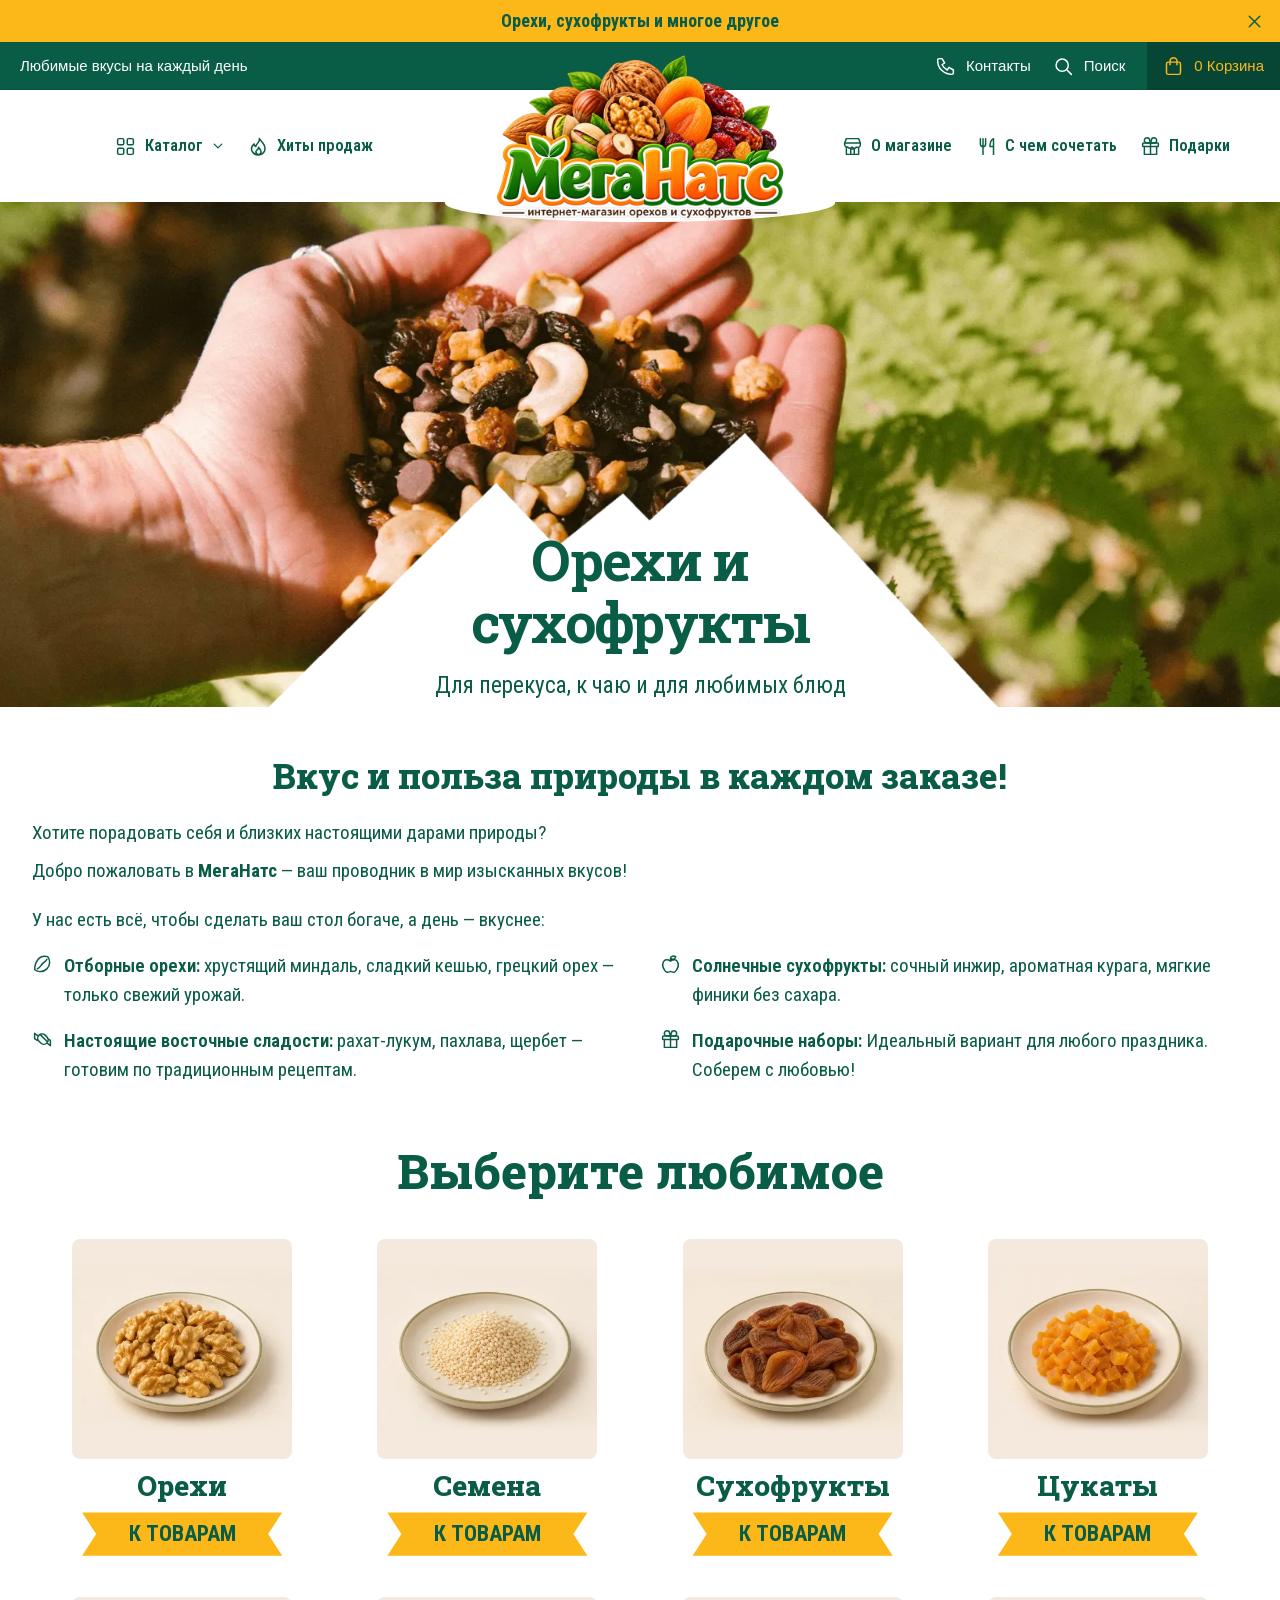
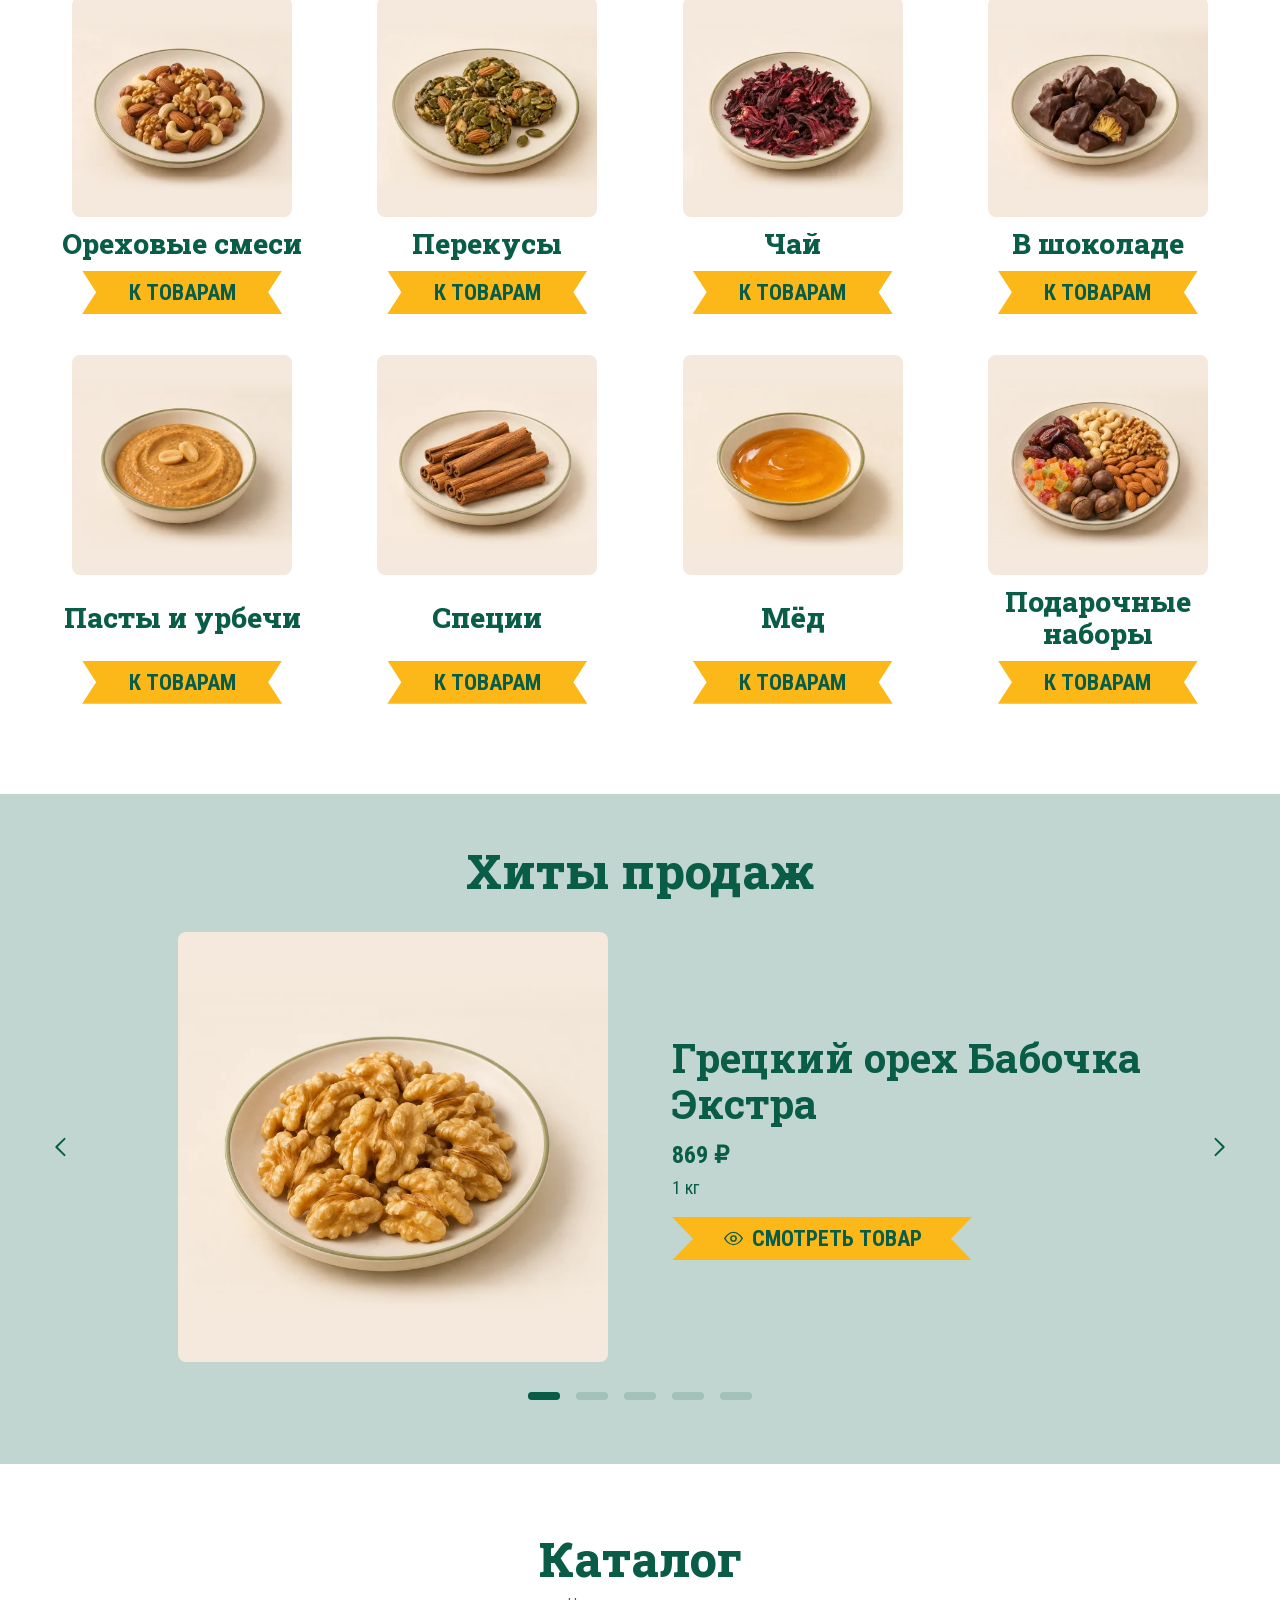
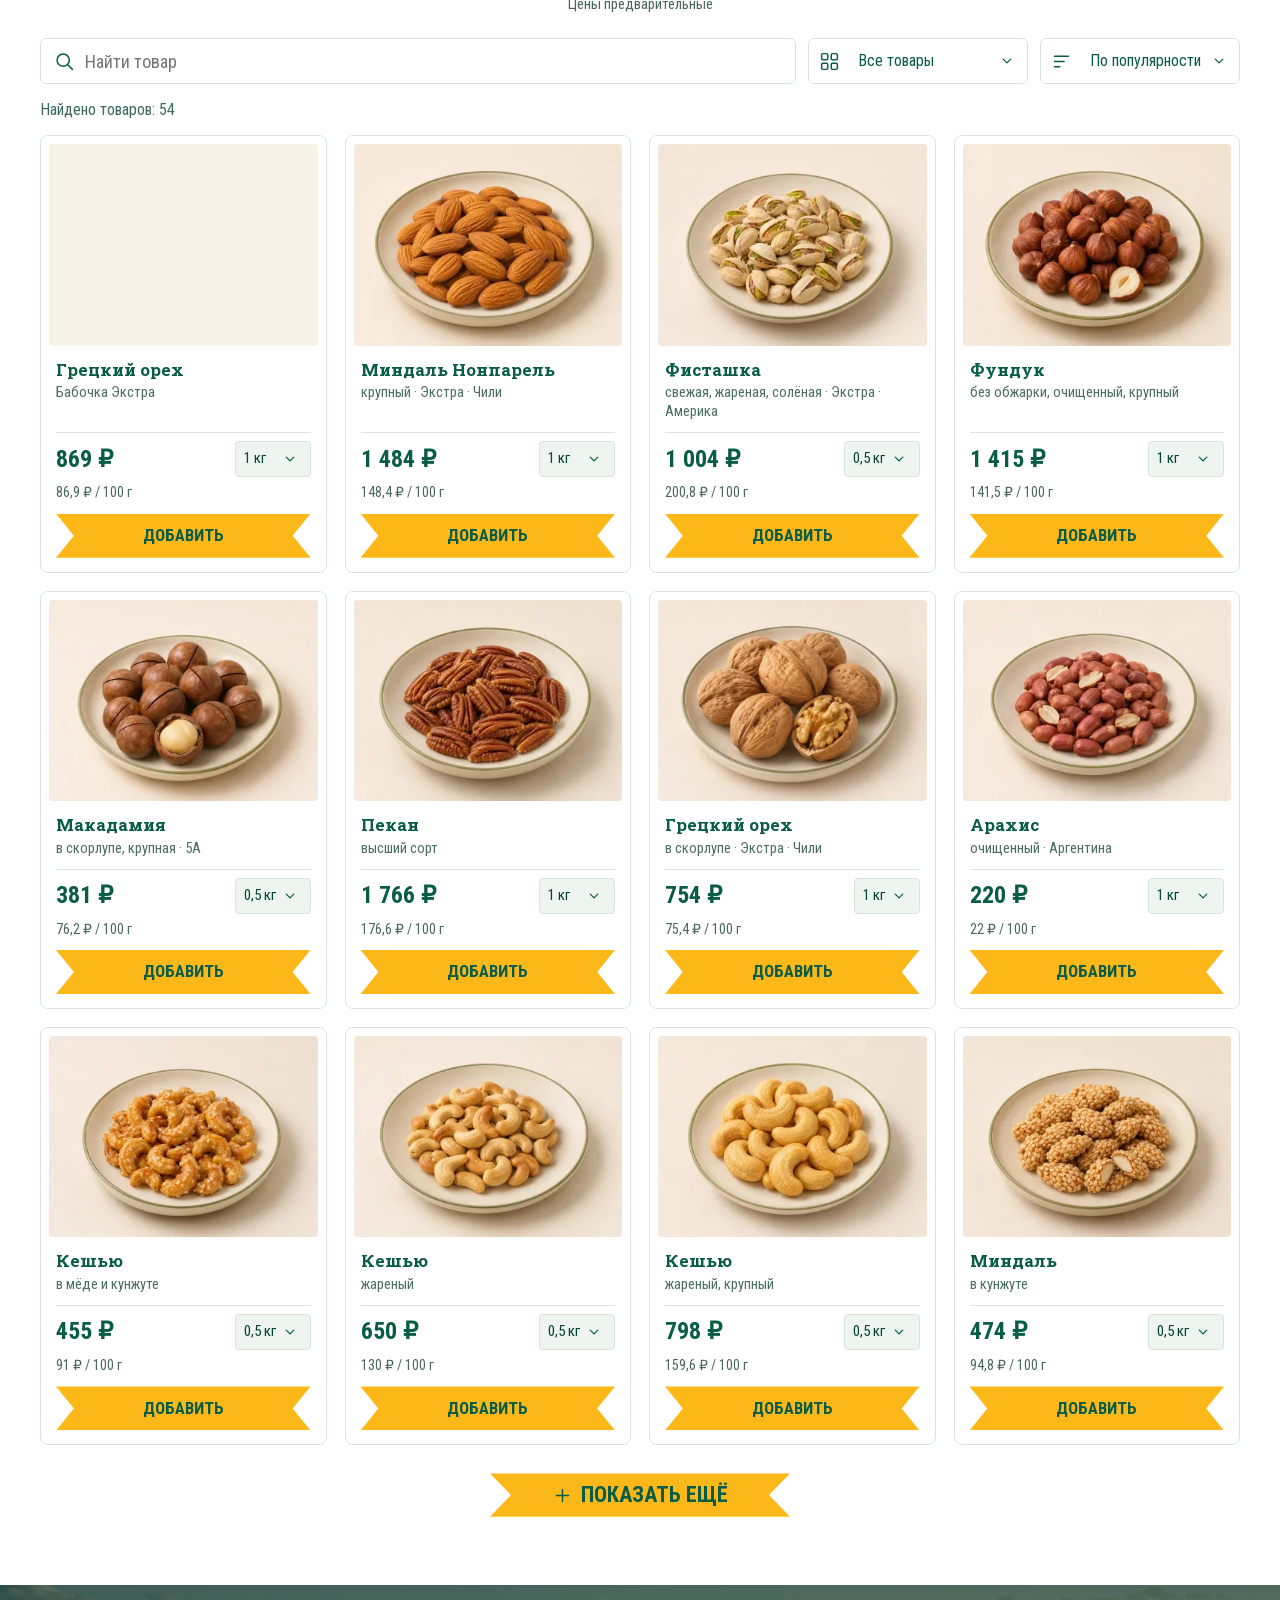
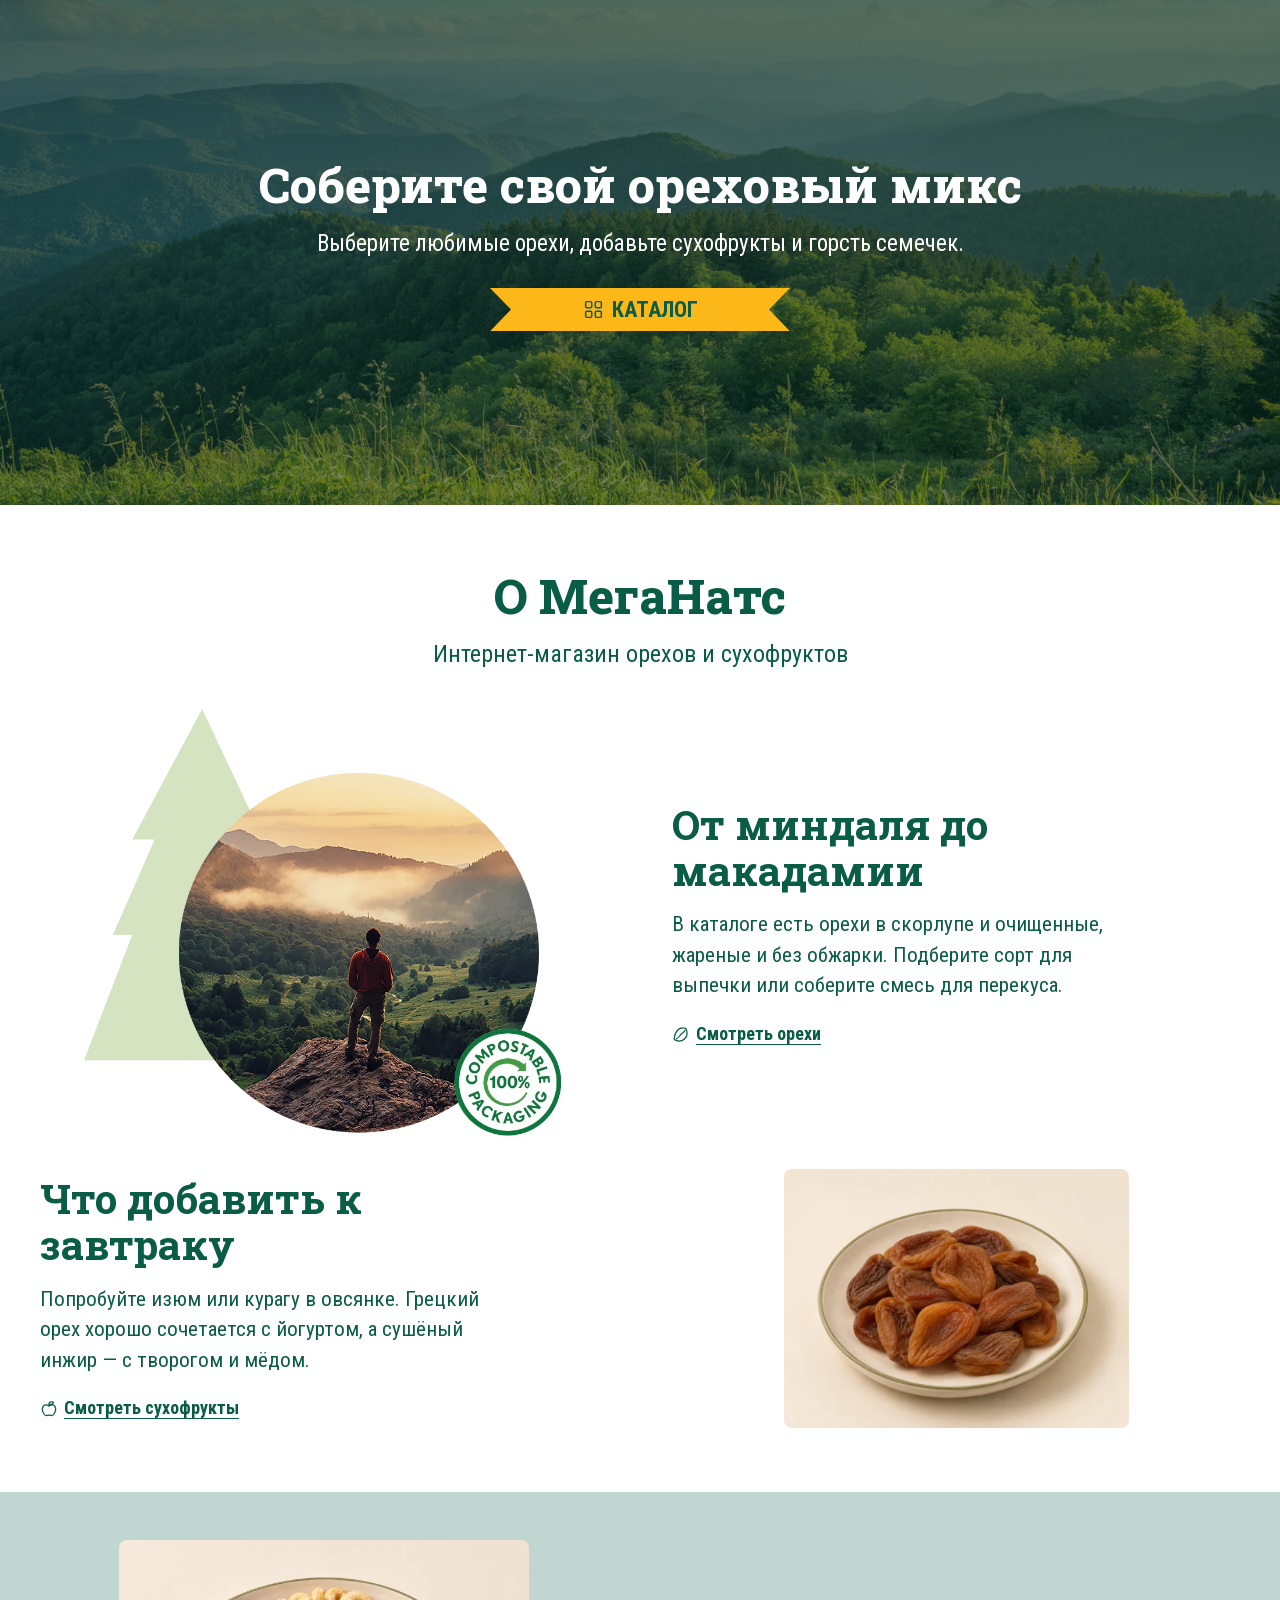
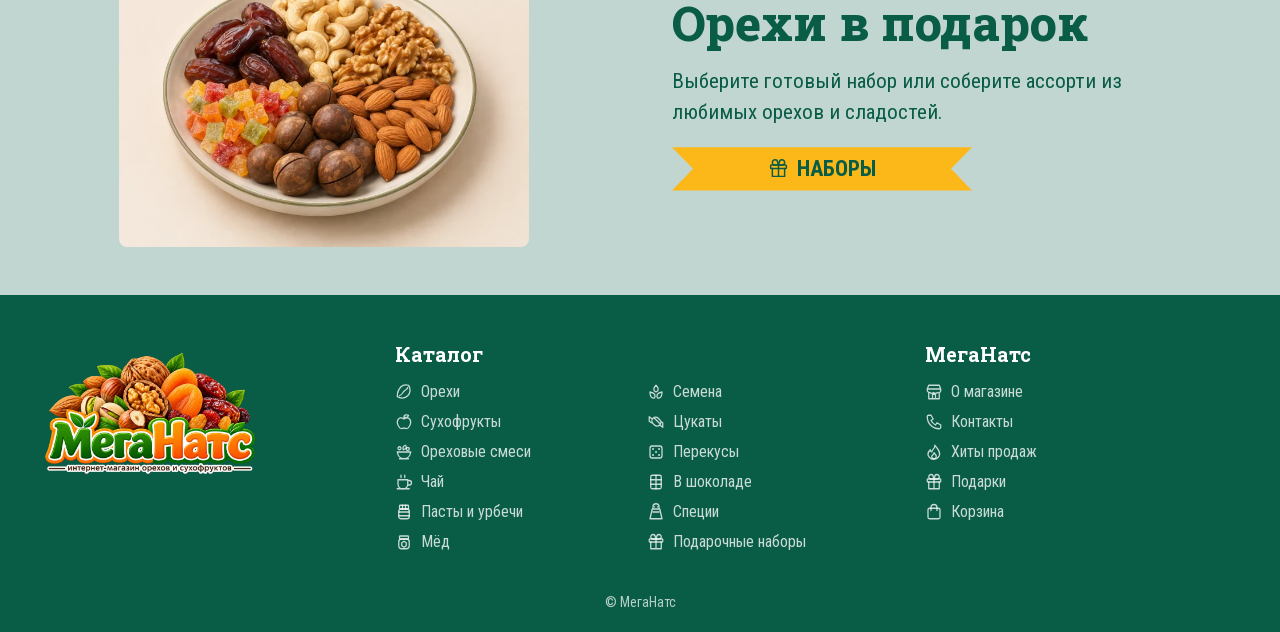
==== commit 93408fb9: "Add transparent logo throughout and shape the centered header" ====
--- a/index.html
+++ b/index.html
@@ -36,7 +36,7 @@
         <a href="#bestsellers"><svg class="icon" aria-hidden="true" focusable="false"><use href="assets/icons.svg#flame"></use></svg><span>Хиты продаж</span></a>
       </div>
       <button class="mobile-action mobile-menu-button" type="button" data-action="menu" aria-label="Открыть меню"><svg class="icon" aria-hidden="true" focusable="false"><use href="assets/icons.svg#menu"></use></svg></button>
-      <a class="brand" href="#top" aria-label="МегаНатс — главная"><img src="assets/logo.png" alt="МегаНатс — интернет-магазин орехов и сухофруктов" width="1536" height="1024"></a>
+      <a class="brand" href="#top" aria-label="МегаНатс — главная"><img src="assets/logo-transparent.png" alt="МегаНатс — интернет-магазин орехов и сухофруктов" width="1536" height="1024"></a>
       <div class="nav-side">
         <a href="#about"><svg class="icon" aria-hidden="true" focusable="false"><use href="assets/icons.svg#store"></use></svg><span>О магазине</span></a>
         <a href="#tips"><svg class="icon" aria-hidden="true" focusable="false"><use href="assets/icons.svg#pairing"></use></svg><span>С чем сочетать</span></a>
@@ -160,7 +160,7 @@
 
   <footer class="footer">
     <div class="page-width footer-grid">
-      <a class="footer-brand" href="#top"><img src="assets/logo.png" width="1536" height="1024" alt="МегаНатс" loading="lazy"></a>
+      <a class="footer-brand" href="#top"><img src="assets/logo-transparent.png" width="1536" height="1024" alt="МегаНатс" loading="lazy"></a>
       <div><h2>Каталог</h2><div id="footer-categories" class="footer-links"></div></div>
       <div><h2>МегаНатс</h2><div class="footer-links">
         <a href="#about"><svg class="icon" aria-hidden="true" focusable="false"><use href="assets/icons.svg#store"></use></svg><span>О магазине</span></a><a href="contacts.html"><svg class="icon" aria-hidden="true" focusable="false"><use href="assets/icons.svg#phone"></use></svg><span>Контакты</span></a><a href="#bestsellers"><svg class="icon" aria-hidden="true" focusable="false"><use href="assets/icons.svg#flame"></use></svg><span>Хиты продаж</span></a><a href="#gifts"><svg class="icon" aria-hidden="true" focusable="false"><use href="assets/icons.svg#gift"></use></svg><span>Подарки</span></a>
--- a/styles.css
+++ b/styles.css
@@ -35,6 +35,7 @@
   --mist: #c1d6d0;
   --line: #d8e4de;
   --photo-background: #f7f3e9;
+  --header-logo-width: clamp(250px, 24vw, 300px);
   --heading: 'Roboto Slab', Georgia, serif;
   --body: 'Roboto Condensed', 'Arial Narrow', Arial, sans-serif;
   color: var(--green);
@@ -94,17 +95,17 @@
 .announcement-close { position: absolute; right: 13px; width: 29px; height: 29px; }
 .utility {
   min-height: 48px;
-  display: flex;
+  display: grid;
   align-items: stretch;
-  justify-content: space-between;
-  gap: 18px;
+  grid-template-columns: minmax(0, 1fr) var(--header-logo-width) minmax(0, 1fr);
+  gap: 12px;
   padding-left: 20px;
   background: var(--green);
   color: #fff;
   font: 15px/1.35 Arial, sans-serif;
 }
 .utility p { align-self: center; }
-.utility-links { display: flex; align-items: stretch; gap: 22px; }
+.utility-links { grid-column: 3; justify-self: end; display: flex; align-items: stretch; gap: 22px; }
 .utility-links a, .utility-links button { display: flex; align-items: center; gap: 10px; }
 .utility-links button { border: 0; padding: 0; background: transparent; }
 .utility-links a:hover, .utility-links button:hover { text-decoration: underline; }
@@ -114,17 +115,19 @@
 .nav-side > a, .mega-menu a, .footer-links > a, .footer-links > button { display: flex; align-items: center; gap: 8px; }
 .mega-menu .icon, .footer-links .icon { width: 18px; height: 18px; }
 .site-header { position: relative; z-index: 2; background: white; box-shadow: 0 1px 4px #0001; }
-.main-nav { min-height: 136px; display: grid; grid-template-columns: minmax(0, 1fr) 200px minmax(0, 1fr); align-items: center; gap: 20px; width: min(100% - 36px, 1550px); margin-inline: auto; }
+.site-header::after { content: ''; position: absolute; z-index: -1; top: calc(100% - 18px); left: 50%; width: calc(var(--header-logo-width) + 90px); height: 38px; transform: translateX(-50%); border-radius: 0 0 50% 50%; background: inherit; pointer-events: none; }
+.main-nav { min-height: 112px; display: grid; grid-template-columns: minmax(0, 1fr) var(--header-logo-width) minmax(0, 1fr); align-items: center; gap: 20px; width: min(100% - 36px, 1550px); margin-inline: auto; }
 .nav-side { display: flex; justify-content: center; align-items: center; gap: clamp(12px, 1.8vw, 28px); }
+.brand + .nav-side { grid-column: 3; }
 .nav-side > a, .catalog-menu summary { font: 600 clamp(16px, 1.28vw, 20px)/1.25 var(--body); white-space: nowrap; }
 .nav-side > a:hover, .catalog-menu summary:hover { color: #9b6600; }
-.brand { display: block; width: 100%; }
+.brand { position: absolute; z-index: 1; top: 50%; left: 50%; display: block; width: var(--header-logo-width); transform: translate(-50%, calc(-50% - 4px)); }
 .mobile-action { display: none; }
 .catalog-menu summary { display: flex; align-items: center; gap: 9px; cursor: pointer; list-style: none; }
 .catalog-menu summary::-webkit-details-marker { display: none; }
 .chevron { display: inline-block; flex: 0 0 12px; width: 12px; height: 12px; background: currentColor; -webkit-mask: url('assets/chevron-down.svg') center / contain no-repeat; mask: url('assets/chevron-down.svg') center / contain no-repeat; }
 .catalog-menu[open] .chevron { transform: rotate(180deg); }
-.mega-menu { position: absolute; inset: 100% 0 auto; display: grid; grid-template-columns: repeat(4, minmax(0, 1fr)); gap: 7px 22px; padding: 24px max(40px, (100% - 1100px) / 2); background: var(--green); color: #fff; box-shadow: 0 6px 12px #0002; }
+.mega-menu { position: absolute; z-index: 2; inset: 100% 0 auto; display: grid; grid-template-columns: repeat(4, minmax(0, 1fr)); gap: 7px 22px; padding: 24px max(40px, (100% - 1100px) / 2); background: var(--green); color: #fff; box-shadow: 0 6px 12px #0002; }
 .mega-menu a { padding: 6px 0; color: #ffffffd1; font-size: 16px; }
 .mega-menu a:hover { color: var(--gold); }
 
@@ -425,19 +428,30 @@
 .checkout-confirmation p + p, .checkout-confirmation .checkout-actions { margin-top: 10px; }
 
 @media (max-width: 1050px) {
-  .main-nav { min-height: 118px; grid-template-columns: minmax(0, 1fr) 170px minmax(0, 1fr); gap: 12px; }
+  :root { --header-logo-width: clamp(210px, 22vw, 250px); }
+  .utility { font-size: 13px; }
+  .utility-links { gap: 10px; }
+  .utility-links a, .utility-links button { gap: 6px; }
+  .utility-links .icon { width: 18px; height: 18px; }
+  .utility-links button:last-child { padding-inline: 10px; }
+  .main-nav { min-height: 106px; gap: 12px; }
   .nav-side { gap: 8px; }
+  .brand + .nav-side { flex-wrap: wrap; }
   .nav-side > a, .catalog-menu summary { gap: 6px; }
   .nav-side .icon { width: 18px; height: 18px; }
   .products { grid-template-columns: repeat(3, minmax(0, 1fr)); }
 }
 @media (max-width: 798px) {
+  :root { --header-logo-width: clamp(132px, 42vw, 176px); }
   .announcement { min-height: 35px; font-size: 15px; }
   .utility, .nav-side { display: none; }
-  .main-nav { min-height: clamp(87px, 16vw, 106px); grid-template-columns: minmax(0, 1fr) clamp(128px, 30vw, 154px) minmax(0, 1fr); gap: 7px; width: calc(100% - 20px); }
+  .main-nav { min-height: clamp(87px, 16vw, 106px); gap: 7px; width: calc(100% - 20px); }
+  .site-header::after { top: calc(100% - 12px); width: calc(var(--header-logo-width) + 44px); height: 25px; }
+  .brand { transform: translate(-50%, calc(-50% + 4px)); }
   .mobile-action { display: flex; align-items: center; }
+  .mobile-menu-button { grid-column: 1; }
   .mobile-menu-button, .mobile-tools button { position: relative; width: 34px; min-height: 40px; padding: 5px; justify-content: center; align-items: center; display: flex; border: 0; background: transparent; }
-  .mobile-tools { justify-content: flex-end; gap: 6px; }
+  .mobile-tools { grid-column: 3; justify-content: flex-end; gap: 6px; }
   .mobile-count { position: absolute; top: 0; right: -1px; min-width: 16px; height: 16px; padding: 0 2px; border-radius: 50%; background: var(--gold); font-size: 11px; line-height: 16px; text-align: center; }
   .hero-caption { inset: auto 5% clamp(8px, 2.5vw, 18px); }
   .hero h1 { font-size: clamp(28px, 7vw, 53px); }
@@ -467,7 +481,7 @@
   .product-meta .price { font-size: 21px; }
   .product-meta .weight { padding-inline: 5px; font-size: 14px; }
   .product-meta select.weight { min-height: 40px; padding-inline: 7px 34px; }
-  .product .ribbon { gap: 6px; padding-inline: 10px; }
+  .product .ribbon { gap: 6px; padding-inline: 10px; font-size: clamp(14px, 4.2vw, 17px); }
   .product .ribbon .icon { width: 16px; height: 16px; }
   .catalog-controls { grid-template-columns: minmax(0, 1fr) 46px; gap: 8px; margin-top: 20px; }
   .search-box { grid-column: 1 / -1; }
